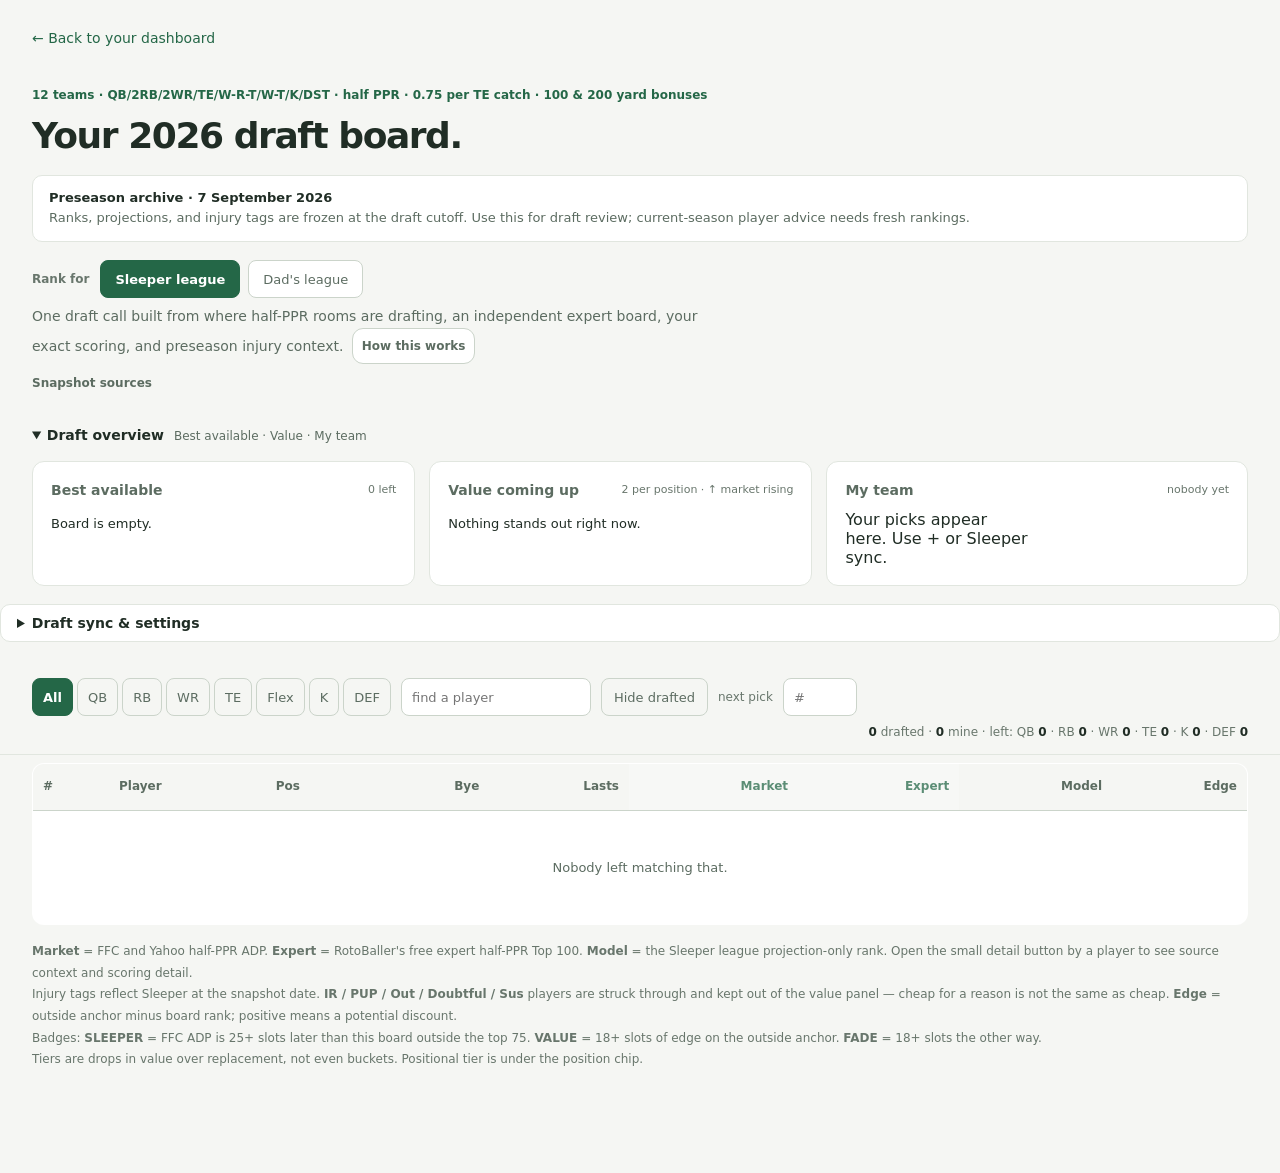
==== draft-board-2026.html @ a06e2269 "Redesign season dashboard and add assisted league imports" ====
<!DOCTYPE html>
<html lang="en"><head><meta charset="utf-8">
<meta name="viewport" content="width=device-width, initial-scale=1">
<title>Fantasy Draft Board — 2026</title>
<style>

:root{
  --paper:#FBFAF7; --panel:#FFFFFF; --row:#F4F2ED; --line:#E6E2D9; --line2:#D2CCC0;
  --ink:#1E252C; --dim:#6C7580; --dimmer:#98A0A9;
  --good:#2E7D5B; --goodbg:#E4F1EA; --bad:#B3462F; --badbg:#FAE7E1;
  --warn:#B5842B; --info:#2F6E9E;
  --qb:#DDEBF5; --qbi:#1D5580; --rb:#DFEEE6; --rbi:#1F6247;
  --wr:#F7EEDA; --wri:#8A6314; --te:#EEE5F4; --tei:#6A3E8A; --k:#F0EFE9; --ki:#5C5F55; --dst:#E7EDF0; --dsti:#3F5A6B;
  --mono:ui-monospace,"SF Mono",SFMono-Regular,Menlo,Consolas,monospace;
  --sans:"Helvetica Neue",Inter,system-ui,-apple-system,sans-serif;}
*{box-sizing:border-box}
html,body{margin:0;background:var(--paper);color:var(--ink);font-family:var(--sans);-webkit-font-smoothing:antialiased}
header{padding:16px 20px 0;max-width:1500px;margin:0 auto}
.kicker{font:600 10px/1.5 var(--mono);letter-spacing:.2em;text-transform:uppercase;color:var(--good);margin-bottom:10px}
h1{margin:0;font:800 clamp(24px,4vw,38px)/1 var(--sans);letter-spacing:-.03em}
h1 em{font-style:normal;color:var(--good)}
.sub{margin:8px 0 0;max-width:78ch;color:var(--dim);font-size:13.5px;line-height:1.55}
.freshness{margin-top:10px;display:flex;align-items:center;gap:7px;flex-wrap:wrap;
font:10px/1 var(--mono);color:var(--dimmer);letter-spacing:.04em}
.freshness b{color:var(--dim);font-weight:600}.srcstat{display:inline-flex;align-items:center;gap:4px}
.srcstat:before{content:"";width:6px;height:6px;border-radius:50%;background:var(--good)}
.srcstat.stale:before,.srcstat.missing:before{background:var(--bad)}
.srcstat.stale,.srcstat.missing{color:var(--bad)}
.profile-switch{display:flex;align-items:center;gap:5px;margin-top:12px;flex-wrap:wrap}
.profile-switch>span{font:600 9px/1 var(--mono);letter-spacing:.14em;text-transform:uppercase;
color:var(--dimmer);margin-right:3px}.profile-btn{padding:6px 10px;background:var(--panel)}
.profile-btn.on{color:#fff}.profile-caveat{font:10px/1.4 var(--mono);color:var(--warn);margin-left:5px}
.note{margin:12px 0 0;max-width:70ch;font:11.5px/1.6 var(--mono);color:var(--dimmer);
border-left:3px solid var(--warn);padding-left:11px}
.rail{position:sticky;top:0;z-index:20;background:rgba(251,250,247,.96);backdrop-filter:blur(10px);
border-bottom:1px solid var(--line);margin-top:18px}
.railin{max-width:1500px;margin:0 auto;padding:12px 20px;display:flex;flex-wrap:wrap;gap:9px;align-items:center}
.chips{display:flex;gap:5px;flex-wrap:wrap}
button{font-family:var(--mono);cursor:pointer;border:1px solid var(--line2);background:transparent;
color:var(--dim);border-radius:2px;padding:6px 11px;font-size:11px;letter-spacing:.08em;
text-transform:uppercase;transition:background .12s,color .12s,border-color .12s}
button:hover{color:var(--ink);border-color:var(--dim)}
button:focus-visible{outline:2px solid var(--good);outline-offset:2px}
button.on{background:var(--good);border-color:var(--good);color:#0D1418;font-weight:700}
#q{font-family:var(--mono);font-size:12px;background:var(--panel);border:1px solid var(--line2);
color:var(--ink);padding:7px 10px;border-radius:2px;width:150px}
#q:focus{outline:none;border-color:var(--good)}
.spacer{flex:1}.danger:hover{border-color:var(--bad);color:var(--bad)}
.tally{font:11px/1 var(--mono);color:var(--dimmer);letter-spacing:.05em;white-space:nowrap}
.tally b{color:var(--ink);font-weight:600}
.wrap{max-width:1500px;margin:0 auto;padding:0 20px 90px}
table{width:100%;border-collapse:collapse;margin-top:14px}
thead th{position:sticky;top:53px;z-index:10;background:var(--paper);font:600 9.5px/1.3 var(--mono);
letter-spacing:.12em;text-transform:uppercase;color:var(--dimmer);text-align:right;padding:11px 7px;
border-bottom:1px solid var(--line2);cursor:pointer;user-select:none;white-space:nowrap}
thead th.l{text-align:left}thead th:hover{color:var(--ink)}thead th.sorted{color:var(--good)}
thead th.grp{color:var(--good);opacity:.75}thead th .ar{opacity:.55;font-size:8px}
tbody tr{border-bottom:1px solid var(--line);cursor:pointer}
tbody tr:hover{background:var(--row)}tbody tr.gone{opacity:.26}
tbody tr.gone .nm{text-decoration:line-through}
td{padding:8px 7px;font:12.5px/1.35 var(--mono);text-align:right;font-variant-numeric:tabular-nums;
white-space:nowrap;vertical-align:top}
td.l{text-align:left;white-space:normal}
.rk{color:var(--ink);font-weight:700;width:34px}
.nm{font-family:var(--sans);font-weight:600;font-size:13.5px;letter-spacing:-.01em}
.tm{color:var(--dimmer);font-size:10.5px;letter-spacing:.06em;margin-left:7px}
.pill{display:inline-block;min-width:34px;text-align:center;font:700 10px/1 var(--mono);
padding:4px 5px;border-radius:2px;color:#0D1418}
.QB{background:var(--qb);color:var(--qbi)}.RB{background:var(--rb);color:var(--rbi)}.WR{background:var(--wr);color:var(--wri)}.TE{background:var(--te);color:var(--tei)}
.ptier{display:block;font:600 9.5px/1.6 var(--mono);color:var(--dimmer);letter-spacing:.08em}
.site{color:var(--dim);width:42px}.avg{font-weight:700;color:var(--ink)}
.up{color:var(--good)}.dn{color:var(--bad)}.flat{color:var(--dimmer)}
.spread{position:relative;width:96px;height:20px;margin:0 auto}
.spread .axis{position:absolute;top:9px;left:0;right:0;height:1px;background:var(--line2)}
.spread .mid{position:absolute;top:4px;left:50%;width:1px;height:11px;background:var(--dim)}
.spread b{position:absolute;top:6px;width:6px;height:6px;border-radius:50%;transform:translateX(-3px);opacity:.9}
.d-fc{background:var(--tei)}.d-ffc{background:var(--good)}.d-espn{background:var(--bad)}.d-slp{background:var(--warn)}.d-yh{background:var(--info)}
.spnum{display:block;font-size:9.5px;color:var(--dimmer);text-align:center;letter-spacing:.06em}
.fit{width:74px}
.fitbar{position:relative;width:64px;height:7px;background:var(--line);margin:3px auto 0;border-radius:1px}
.fitbar i{position:absolute;top:0;height:100%;border-radius:1px}
.fitbar .z{position:absolute;top:-2px;left:50%;width:1px;height:11px;background:var(--dimmer)}
.fitn{font-weight:700;font-size:12.5px}
.flags{display:flex;flex-direction:column;gap:4px;max-width:76ch}
.flag{font-family:var(--sans);font-size:11.5px;line-height:1.42;padding-left:15px;position:relative;color:var(--dim)}
.flag:before{position:absolute;left:0;top:0;font:700 11px/1.45 var(--mono)}
.fg:before{content:"+";color:var(--good)}.fr:before{content:"\2212";color:var(--bad)}
tr.tr td{padding:17px 7px 5px;border:0}
.trl{font:700 9.5px/1 var(--mono);letter-spacing:.2em;text-transform:uppercase;color:var(--good);
display:flex;align-items:center;gap:11px}
.trl:after{content:"";flex:1;height:1px;background:var(--line2)}
.hint{color:var(--dimmer);font-size:11.5px;font-family:var(--mono);margin-top:16px;line-height:1.75;letter-spacing:.03em}
.key{display:inline-block;width:7px;height:7px;border-radius:50%;margin:0 3px 0 9px}
.empty{padding:48px 8px;color:var(--dim);text-align:center}
@media(max-width:1100px){.hide-m{display:none}}
@media(max-width:780px){.hide-s{display:none}thead th{top:97px}td{padding:8px 4px;font-size:11.5px}}
@media(prefers-reduced-motion:reduce){*{transition:none!important}}

.badge{display:inline-block;font:700 8.5px/1 var(--mono);letter-spacing:.1em;padding:3px 5px;
 border-radius:2px;margin-left:8px;vertical-align:1px}
.b-SLEEPER{background:var(--goodbg);color:var(--good);border:1px solid #B9DCCB}
.b-VALUE{background:#EAF1F7;color:var(--info);border:1px solid #C3D8E8}
.b-FADE{background:var(--badbg);color:var(--bad);border:1px solid #EFCABD}
.mkn{display:inline-block;font:600 9px/1 var(--mono);letter-spacing:.06em;color:var(--warn);
 margin-left:8px;vertical-align:1px}
.mkw{display:block;font:9px/1.6 var(--mono);color:var(--dimmer);letter-spacing:.04em}
tbody tr:hover{background:var(--row)}
tbody tr.gone{opacity:.34}
thead th{border-bottom:1px solid var(--line2)}
.fitbar{background:var(--line)}

.ibtn{display:inline-block;margin-left:4px;padding:3px 9px;font:600 10px/1 var(--mono);
 letter-spacing:.08em;text-transform:uppercase;border:1px solid var(--line2);border-radius:11px;
 background:var(--panel);color:var(--dim);cursor:pointer;vertical-align:1px}
.ibtn:hover{color:var(--ink);border-color:var(--dim)}
.ibtn[aria-expanded="true"]{background:var(--good);border-color:var(--good);color:#fff}
.ipanel{margin:14px 0 0;max-width:78ch;background:var(--panel);border:1px solid var(--line);
 border-radius:4px;padding:18px 22px 16px}
.ipanel h3{margin:15px 0 5px;font:700 10px/1 var(--mono);letter-spacing:.16em;
 text-transform:uppercase;color:var(--good)}
.ipanel h3:first-child{margin-top:0}
.ipanel p{margin:0;font-size:13px;line-height:1.6;color:var(--dim)}
.ipanel b{color:var(--ink);font-weight:600}
.ipanel .stamp{margin-top:15px;padding-top:11px;border-top:1px solid var(--line);
 font:10px/1 var(--mono);letter-spacing:.1em;text-transform:uppercase;color:var(--dimmer)}

/* ---- draft-day panels ---------------------------------------------------- */
.decks{max-width:1500px;margin:0 auto;padding:13px 20px 3px;display:grid;gap:10px;
grid-template-columns:minmax(270px,.9fr) minmax(290px,1fr) minmax(340px,1.15fr)}
.deck{background:var(--panel);border:1px solid var(--line);border-radius:3px;padding:12px 13px}
.deck h4{margin:0 0 9px;font:600 10px/1 var(--mono);letter-spacing:.16em;text-transform:uppercase;
color:var(--dim);display:flex;justify-content:space-between;align-items:center}
.deck h4 span{color:var(--dimmer);letter-spacing:.05em;text-transform:none;font-weight:400}
.ba{display:flex;flex-direction:column;gap:4px}
.ba .r{display:flex;align-items:center;gap:7px;font:12px/1.35 var(--sans);padding:2px 0}
.ba .r .pill{flex:none}
.ba .r .who{flex:1;min-width:0;overflow:hidden;text-overflow:ellipsis;white-space:nowrap}
.ba .r .num{font:11px/1 var(--mono);color:var(--dimmer);flex:none}
.ba .r .num b{color:var(--good);font-weight:600}
.ba .r.dim .who{color:var(--dimmer)}
.slots{display:grid;grid-template-columns:repeat(2,minmax(0,1fr));column-gap:14px;row-gap:2px}
.slot{display:flex;align-items:center;gap:8px;font:12px/1.4 var(--sans);
border-bottom:1px dotted var(--line);padding:3px 0}
.slot:last-child{border-bottom:0}
.slot .lb{font:600 9.5px/1 var(--mono);letter-spacing:.1em;color:var(--dimmer);width:38px;flex:none}
.slot .fill{flex:1;min-width:0;overflow:hidden;text-overflow:ellipsis;white-space:nowrap}
.slot .fill.em{color:var(--line2);font-style:italic}
.slot .bye{font:10px/1 var(--mono);color:var(--dimmer);flex:none}
.slot.bn .lb{color:var(--line2)}
.mine-btn{border:1px solid var(--line2);background:var(--panel);color:var(--dimmer);
border-radius:2px;font:700 11px/1 var(--mono);padding:3px 6px;margin-left:6px}
.mine-btn:hover{border-color:var(--good);color:var(--good)}
tr.mine{background:var(--goodbg)}
tr.mine .nm{color:var(--good)}
tr.mine .mine-btn{background:var(--good);border-color:var(--good);color:#fff}
.lasts{font:11px/1 var(--mono);text-align:center}
.lasts b{font-weight:600}
.lasts .hi{color:var(--good)} .lasts .mid{color:var(--warn)} .lasts .lo{color:var(--bad)}
#np{font-family:var(--mono);font-size:12px;background:var(--panel);border:1px solid var(--line2);
border-radius:2px;padding:6px 8px;color:var(--ink);width:74px}
#np:focus,#did:focus,#slot:focus{outline:none;border-color:var(--good)}
#did{font-family:var(--mono);font-size:12px;background:var(--panel);border:1px solid var(--line2);border-radius:2px;padding:6px 8px;color:var(--ink);width:132px}
#slot{font-family:var(--mono);font-size:12px;background:var(--panel);border:1px solid var(--line2);border-radius:2px;padding:6px 8px;color:var(--ink);width:60px}
#sync.on{background:var(--good);border-color:var(--good);color:#fff}
.syncst{font:10px/1 var(--mono);color:var(--dimmer);letter-spacing:.05em}
.nplab{font:10px/1 var(--mono);letter-spacing:.1em;text-transform:uppercase;color:var(--dimmer)}
.rise{color:var(--bad);font-weight:700}
.fall{color:var(--info);font-weight:700}
.inj{display:inline-block;margin-left:5px;font:700 9px/1 var(--mono);letter-spacing:.06em;
border-radius:2px;padding:2px 5px;vertical-align:middle}
.inj.bad{background:var(--badbg);color:var(--bad);border:1px solid #E9C4B8}
.inj.warn{background:#FBF1DC;color:var(--warn);border:1px solid #EBD9AE}
tr.hurt .nm{text-decoration:underline wavy var(--bad) 1px;text-underline-offset:3px}
.trend{display:inline-block;margin-left:5px;font:600 9px/1 var(--mono);letter-spacing:.06em;
color:var(--bad);border:1px solid var(--badbg);background:var(--badbg);border-radius:2px;padding:2px 4px}
.pill.K{background:var(--k);color:var(--ki)}
.pill.DST{background:var(--dst);color:var(--dsti)}
.needs{grid-column:1/-1;margin-top:4px;padding-top:6px;border-top:1px solid var(--line);
font:9.5px/1.5 var(--mono);color:var(--dimmer);letter-spacing:.04em}
.detail-btn{border:0;background:transparent;padding:2px 4px;margin-left:4px;color:var(--dimmer);
font-size:12px;vertical-align:1px}.detail-btn:hover{color:var(--good);border:0}
.detail-row{cursor:default;background:#F8F7F3}.detail-row:hover{background:#F8F7F3}
.detail-row td{padding:8px 12px 12px 58px;white-space:normal;text-align:left}
.detail-grid{display:grid;grid-template-columns:minmax(250px,.8fr) minmax(320px,1.5fr);gap:18px}
.signals{font:10.5px/1.75 var(--mono);color:var(--dim)}.signals b{color:var(--ink)}
.section-label{font:700 8.5px/1.8 var(--mono);letter-spacing:.14em;text-transform:uppercase;
color:var(--dimmer);margin-top:5px}.section-label:first-child{margin-top:0}
@media(max-width:980px){.decks{grid-template-columns:1fr 1fr}.deck-team{grid-column:1/-1}}
@media(max-width:650px){.decks{grid-template-columns:1fr}.deck-team{grid-column:auto}.slots{grid-template-columns:1fr}.detail-grid{grid-template-columns:1fr}}
.ibtn{letter-spacing:0;text-transform:none;font-size:12px;min-height:36px}
/* Shared season workspace: calm typography, compact controls, readable rows. */
:root{--paper:#f5f6f3;--panel:#fff;--row:#eff3ef;--line:#e1e6df;--line2:#cbd4ca;--ink:#202d25;--dim:#5c6c61;--dimmer:#68766c;--good:#246747;--goodbg:#e5f1e8;--mono:system-ui,-apple-system,BlinkMacSystemFont,"Segoe UI",sans-serif;--sans:var(--mono)}
header,.wrap{max-width:1360px;padding-left:32px;padding-right:32px}
header{padding-top:28px}.back-link{display:inline-block;color:var(--good);font-size:14px;text-decoration:none;margin-bottom:24px}.back-link:hover{text-decoration:underline}
h1{font-size:36px;line-height:1.15;font-weight:700;letter-spacing:-.04em}.kicker{font-size:12px;letter-spacing:0;text-transform:none;margin-top:16px;line-height:1.6}.sub{font-size:14px}.archive-notice{margin:18px 0 0;padding:12px 16px;border:1px solid var(--line);background:var(--panel);border-radius:10px;color:var(--dim);font-size:13px;line-height:1.6}.archive-notice strong{color:var(--ink)}
button{border-radius:8px;font-size:13px;letter-spacing:0;text-transform:none;padding:9px 12px;min-height:38px}button.on{color:white}button:focus-visible,input:focus-visible,summary:focus-visible,a:focus-visible{outline:2px solid var(--good);outline-offset:3px}
.profile-switch{gap:8px;margin-top:18px}.profile-switch>span{font-size:12px;letter-spacing:0;text-transform:none}.profile-btn{padding:9px 14px}.profile-caveat{font-size:12px}.freshness{font-size:12px;letter-spacing:0;line-height:1.6;gap:12px}.srcstat.stale{color:var(--dim)}.srcstat.stale:before{background:var(--dimmer)}
.board-overview{max-width:1360px;margin:24px auto 0;padding:0 32px}.board-overview>summary,.draft-tools>summary{cursor:pointer;font-size:14px;font-weight:600;padding:10px 0;color:var(--ink)}.board-overview>summary span{color:var(--dim);font-size:12px;font-weight:400;margin-left:10px}.decks{padding:8px 0 0;gap:14px;grid-template-columns:1fr 1fr 1.1fr}.deck{border-radius:12px;padding:18px}.deck h4{font-size:14px;text-transform:none;letter-spacing:0;line-height:1.5;flex-wrap:wrap;gap:4px}.deck h4 span{font-size:11px;letter-spacing:0}.ba .r{font-size:13px;padding:5px 0}.ba .r .num{font-size:12px}.slot{padding:6px 0;font-size:13px}.slot .lb,.needs{font-size:11px;letter-spacing:0}.slot .fill.em{color:var(--dimmer)}
.draft-tools{max-width:1296px;margin:18px auto 0;border:1px solid var(--line);border-radius:10px;background:var(--panel);padding:0 16px}.draft-controls{display:flex;align-items:center;gap:10px;flex-wrap:wrap;padding:8px 0 16px}.draft-controls label{font-size:12px;color:var(--dim);display:flex;align-items:center;gap:8px}.draft-controls .danger{margin-left:auto}.syncst{font-size:12px;line-height:1.5;letter-spacing:0}
.rail{background:var(--paper);margin-top:20px;position:relative}.railin{max-width:1360px;padding:16px 32px;gap:10px}.chips{gap:4px}.chips button{padding:8px 10px}.nplab,.tally{font-size:12px;letter-spacing:0;text-transform:none}#q,#np,#did,#slot{border-radius:8px;padding:9px 10px;font-size:13px;min-height:38px}#q{width:190px}.tally{margin-left:auto}
table{background:var(--panel);border:1px solid var(--line);border-radius:12px;overflow:clip;margin-top:8px}thead th{top:0;background:var(--paper);font-size:12px;letter-spacing:0;text-transform:none;padding:15px 10px;color:var(--dim);font-weight:600}td{font-size:13px;padding:14px 10px;vertical-align:middle}.nm{font-size:14px}.tm{font-size:11px;letter-spacing:0}.rk{width:42px}.pill{border-radius:6px;font-size:10px;padding:5px 6px}.ptier{letter-spacing:0;font-size:10px}.badge,.inj,.trend{font-size:10px;letter-spacing:0;border-radius:5px;padding:4px 5px}.mkn,.mkw{font-size:11px;letter-spacing:0}.mine-btn,.detail-btn{min-height:32px;min-width:32px;border-radius:7px;padding:6px;margin-left:5px}.detail-btn{border:1px solid var(--line);font-size:13px}.trl{font-size:12px;letter-spacing:0;text-transform:none}.hint{font-size:12px;letter-spacing:0;line-height:1.8}.ipanel{border-radius:12px;padding:22px}.ipanel h3,.section-label{font-size:12px;letter-spacing:0;text-transform:none;line-height:1.5}.ipanel .stamp{font-size:12px;letter-spacing:0;text-transform:none}.detail-row,.detail-row:hover{background:var(--row)}.detail-row td{padding:18px 24px}.signals,.flag{font-size:12px;line-height:1.75}.mobile-pos{display:none}.rise{color:var(--bad)}
@media(max-width:1000px){.decks{grid-template-columns:1fr 1fr}.deck-team{grid-column:1/-1}.draft-tools{margin-left:32px;margin-right:32px}}
@media(max-width:760px){.kicker,.profile-description{display:none}.freshness{font-size:11px;gap:8px}.sub{margin-top:12px}.archive-notice{font-size:12px}.board-overview>summary span{display:none}header,.wrap,.railin{padding-left:16px;padding-right:16px}header{padding-top:20px}h1{font-size:30px}.back-link{margin-bottom:16px}.board-overview{padding:0 16px;margin-top:16px}.decks{grid-template-columns:1fr}.deck-team{grid-column:auto}.draft-tools{margin-left:16px;margin-right:16px}.draft-controls .danger{margin-left:0}.railin{padding-top:12px;padding-bottom:12px}.chips{width:100%;flex-wrap:nowrap;justify-content:space-between}.chips button{font-size:12px;padding:8px 7px;min-width:32px}#q{width:calc(100% - 126px)}#hb{width:116px;padding:8px}.railin .spacer{display:none}.tally{font-size:11px;white-space:normal;width:100%;line-height:1.7}.hide-s,.expert-col,.position-col{display:none}.mobile-pos{display:inline-block;color:var(--dim);font-size:11px;margin-left:5px}thead th{top:0;padding:12px 6px;font-size:11px}td{padding:12px 6px;font-size:12px}.rk{width:26px}.nm{font-size:13px}.tm{display:none}.mine-btn,.detail-btn{min-width:36px;min-height:36px;margin-left:2px}.badge,.mkn,.trend,.inj{margin-left:3px;font-size:9px}.detail-grid{grid-template-columns:minmax(0,1fr)}.detail-row td{padding:16px}.signals{overflow-wrap:anywhere}.wrap{padding-bottom:48px}.slots{grid-template-columns:1fr}.hint{font-size:12px}}
@media(prefers-color-scheme:dark){:root{--paper:#151d18;--panel:#1d2820;--row:#263429;--line:#344338;--line2:#4a5c4f;--ink:#edf3ee;--dim:#b2c3b6;--dimmer:#9dae9f;--good:#8ccda1;--goodbg:#284232;--bad:#f1a296;--badbg:#472c29;--warn:#dcc089;--info:#94b8de}button.on,.profile-btn.on,#sync.on,tr.mine .mine-btn,.ibtn[aria-expanded=true]{background:#366e4b;color:#fff}.ipanel,.detail-row,.detail-row:hover{background:var(--panel)}.b-VALUE{background:#253a4c}.inj.warn{background:#443c28}.pill{color:var(--ink)}.QB{background:#294151}.RB{background:#294435}.WR{background:#493f28}.TE{background:#453650}.pill.K{background:#3a4036}.pill.DST{background:#30404a}.b-SLEEPER,.b-VALUE,.b-FADE{border-color:var(--line2)}}

</style><script>document.write('<script src="board-data.js?v='+Date.now()+'"><\/script>')</script>
</head><body>

<header>
<a class="back-link" href="/">← Back to your dashboard</a>
<div class="kicker" id="league-summary">12 teams · QB/2RB/2WR/TE/W-R-T/W-T/K/DST · half PPR · 0.75 per TE catch · 100 &amp; 200 yard bonuses</div>
<h1>Your 2026 draft board.</h1>
<p class="archive-notice"><strong>Preseason archive · 7 September 2026</strong><br>Ranks, projections, and injury tags are frozen at the draft cutoff. Use this for draft review; current-season player advice needs fresh rankings.</p>
<div class="profile-switch" id="profile-switch" role="group" aria-label="Ranking profile">
 <span>Rank for</span><button class="profile-btn on" data-profile="sleeper">Sleeper league</button>
 <button class="profile-btn" data-profile="dad">Dad's league</button><span class="profile-caveat" id="profile-caveat"></span>
</div>
<p class="sub" id="profile-sub">One draft call built from where half-PPR rooms are drafting, an independent
expert board, your exact scoring, and preseason injury context. <button id="info" class="ibtn" aria-expanded="false"
aria-controls="infopanel">How this works</button></p>
<div class="freshness" id="freshness"><b>Snapshot sources</b></div>
<div id="infopanel" class="ipanel" hidden>
<div id="standard-method">
<h3>What the rank is</h3>
<p>Half league model, half outside-information anchor. The model takes
season projections and rescores them for this league: half PPR, <b>0.75 per catch for tight ends</b>
(0.5 baseline plus your 0.25 premium), interceptions at <b>&minus;2</b>, and yardage bonuses of
<b>+3 for a 100&ndash;199 yard game and +4 for 200+</b> (+3 at 300&ndash;399 and +4 at 400+ passing).
Those tiers are exclusive: a 210-yard game pays 4, not 7. Kickers use normal scoring
(3 under 40, 4 from 40&ndash;49, 5 from 50+). Those points are measured against
replacement level for your 12-team roster — QB, 2RB, 2WR, TE, RB/WR/TE flex, WR/TE flex, K, DST — so
value is scarcity-adjusted rather than raw points.</p>
<h3>The three lanes</h3>
<p><b>Market</b> answers when the room will draft him: FFC 12-team half-PPR ADP leads, with Yahoo
half-PPR ADP alongside it. <b>Expert</b> is RotoBaller's free, expert-authored half-PPR overall Top
100. <b>Sentiment</b> is FantasyCalc's format-exact redraft value and trend. The outside anchor is
55% market, 30% expert and 15% sentiment, then blended 50/50 with this league's model. ESPN PPR ADP
is shown only inside player details as useful platform context; it does not enter the half-PPR rank.</p>
<h3>Why it isn't pure model</h3>
<p>Projections can be wrong about role, health, or touchdowns. The outside anchor keeps one
projection disagreement from taking over the board, while the <b>Model</b> column keeps the league's
TE premium and bonuses visible. <b>Edge</b> is the outside anchor minus this board's rank: positive
means this board likes the player earlier than the room and expert signals do.</p>
<h3>Tiers</h3>
<p>Bands are drops in value, not even buckets. Viewing everyone shows overall tiers; filtering to a
position switches the bands to that position's own tiers, which is what matters when you're deciding
whether to take the last back in a tier or wait a round.</p>
<h3>Known soft spots</h3>
<p>The model doesn't simulate role changes, so a backup is valued at his projected volume rather
than what he'd get if the starter went down — spend late picks on handcuffs regardless of what the
board says. Deep bench players are smoothed across 17 games. And the board inherits its projection
source's opinions; where you disagree, override it.</p>
</div>
<div id="dad-method" hidden>
<h3>Dad's scoring profile</h3>
<p>This view rescores the same projections for the supplied rules: <b>no ordinary PPR</b>, weekly
passing-yard points every 75 yards, rushing points every 25, receiving points every 20, position-specific
reception buckets, distance-based touchdowns, low-value field goals, half-point PATs, and the supplied
defensive scoring. It uses the Dad roster: QB, 2RB, 2WR, TE, two RB/WR/TE flexes, K, DST, and eight bench.</p>
<h3>What has to be estimated</h3>
<p>Season projections do not include weekly distributions or touchdown distance. Weekly yardage and catch
buckets are estimated with 40,000 simulated games per player. Touchdown-distance points start from league-average distributions, tilted by yards per catch or carry for receiving and rushing scores. QB passing scores keep the league average; QB rushing scores use a short-distance tilt. These are estimates, not a player-specific touchdown-distance forecast.
Defensive fumble recoveries proxy for forced fumbles because the feeds do not project forced fumbles.</p>
<h3>How the rank is blended</h3>
<p>The custom model carries <b>65%</b> of the final rank because public boards are half-PPR and do not match
these rules. The Dad <b>Market</b> number is the median of FFC, Yahoo, and FantasyCalc half-PPR signals,
so one platform outlier cannot dominate it. That market consensus is combined with the independent expert
board for the remaining 35%, preserving useful information about role, injuries, and draft timing. Kicker
and defense still stay in the final rounds.</p>
<h3>League size</h3>
<p>This profile is calibrated for the confirmed <b>10-team</b> league. Replacement level fills all ten
starting lineups, and the late-position floors follow an 18-round, 180-pick draft.</p>
</div>
<p class="stamp" id="stamp">Data as of —</p>
</div>
</header>


<details class="board-overview" id="draft-overview" open><summary>Draft overview<span>Best available · Value · My team</span></summary>
<div class="decks">
 <div class="deck"><h4>Best available <span id="ba-note"></span></h4>
  <div class="ba" id="bestavail"></div></div>
 <div class="deck"><h4>Value coming up <span id="v-note">2 per position · ↑ market rising</span></h4>
  <div class="ba" id="values"></div></div>
 <div class="deck deck-team"><h4>My team <span id="mt-note"></span></h4>
  <div class="slots" id="myteam"></div></div>
</div>

</details>
<details class="draft-tools"><summary>Draft sync &amp; settings</summary><div class="draft-controls">
<label>Sleeper draft <input id="did" type="text" placeholder="Draft ID" aria-label="Sleeper draft id"></label><label>Your slot <input id="slot" type="number" min="1" max="12" placeholder="#" aria-label="My draft slot"></label><button id="sync">Sync off</button><span class="syncst" id="syncst"></span><button id="rs" class="danger">Reset draft picks</button>
</div></details>
<div class="rail"><div class="railin">
<div class="chips" id="posf">
<button data-p="ALL" class="on">All</button><button data-p="QB">QB</button>
<button data-p="RB">RB</button><button data-p="WR">WR</button>
<button data-p="TE">TE</button><button data-p="FLEX">Flex</button><button data-p="K">K</button><button data-p="DST">DEF</button></div>
<input id="q" type="search" placeholder="find a player" aria-label="Find a player">
<button id="hb">Hide drafted</button>
<span class="nplab">next pick</span><input id="np" type="number" min="1" max="300" placeholder="#" aria-label="My next pick number">
<div class="spacer"></div>
<div class="tally" id="tally"></div>

</div></div>

<div class="wrap"><table><thead><tr>
<th class="l" data-s="rk">#<span class="ar"></span></th>
<th class="l" data-s="p">Player<span class="ar"></span></th>
<th class="l position-col" data-s="pos">Pos<span class="ar"></span></th>
<th class="hide-s" data-s="bye">Bye<span class="ar"></span></th>
<th class="hide-s" data-s="lastp" id="lasts-th">Lasts<span class="ar"></span></th>
<th class="grp" data-s="market" title="Half-PPR draft market: FFC weighted 2, Yahoo weighted 1.">Market<span class="ar"></span></th>
<th class="grp expert-col" data-s="expert_lane" title="RotoBaller free expert half-PPR overall Top 100.">Expert<span class="ar"></span></th>
<th class="hide-s" data-s="model" title="Where the projection alone ranks him, ignoring every public board. Far above his Avg means the projection likes him more than the room does.">Model<span class="ar"></span></th>
<th data-s="gap" title="Outside-information anchor minus this board's rank. Positive means a potential discount.">Edge<span class="ar"></span></th>
</tr></thead><tbody id="rows"></tbody></table>
<p class="hint">
<span id="profile-hint"><b>Market</b> = FFC and Yahoo half-PPR ADP. <b>Expert</b> = RotoBaller's free expert half-PPR
Top 100. <b>Model</b> = this league's projection-only rank.</span> Open the small detail button by a
player to see source context and scoring detail.<br>
Injury tags reflect Sleeper at the snapshot date. <b>IR / PUP / Out / Doubtful / Sus</b> players are struck through
and kept out of the value panel — cheap for a reason is not the same as cheap.
<b>Edge</b> = outside anchor minus board rank; positive means a potential discount.<br>
Badges: <b>SLEEPER</b> = FFC ADP is 25+ slots later than this board outside the top 75.
<b>VALUE</b> = 18+ slots of edge on the outside anchor. <b>FADE</b> = 18+ slots the other way.<br>
Tiers are drops in value over replacement, not even buckets. Positional tier is under the position chip.
</p></div>

<script>
const PROFILES = window.BOARD_PROFILES || {sleeper:window.BOARD_DATA||[]};
let PROFILE = "sleeper";
let DATA = PROFILES.sleeper || [];
// Statuses that mean he is not a startable asset right now. Live from Sleeper.
const INJ_BAD = new Set(["IR","PUP","Out","Sus","NA","DNR","Doubtful"]);
function injBadge(x){
 if(!x.inj) return "";
 const bad = INJ_BAD.has(x.inj);
 const body = x.injbody && x.injbody!=="Undisclosed" ? " "+x.injbody : "";
 return `<span class="inj ${bad?"bad":"warn"}" title="Sleeper injury status${body}">${x.inj}${bad&&body?body:""}</span>`;}
const pid=x=>x.pos==="DST"?`DST:${x.tm}`:`${x.p}|${x.tm}`;
const atRank=r=>DATA.find(x=>x.rk===+r);
const ids=a=>(a||[]).map(v=>typeof v==="number"?pid(atRank(v)||{p:"missing",tm:v,pos:""}):v)
 .filter(v=>!v.startsWith("missing|"));
const S={pos:"ALL",q:"",sort:"rk",dir:1,hide:false,gone:new Set(),mine:new Set(),open:new Set(),np:null};
const KEY="hp_board_v8";
const OLDKEY="hp_board_v7";   // v7 stored changing rank numbers instead of stable player ids
// window.storage exists inside Claude; localStorage is the fallback when this
// file is opened straight off disk. Try both so draft state survives either way.
async function load(){
  let raw=null;
  let wantedProfile="sleeper";
  try{ if(window.storage){const r=await window.storage.get(KEY); if(r&&r.value) raw=r.value;} }catch(e){}
  if(raw===null){ try{ raw=localStorage.getItem(KEY); }catch(e){} }
  if(raw===null){ try{ raw=localStorage.getItem(OLDKEY); }catch(e){} }
  if(raw){ try{
    const v=JSON.parse(raw);
    if(Array.isArray(v)){ S.gone=new Set(ids(v)); }
    else { S.gone=new Set(ids(v.gone)); S.mine=new Set(ids(v.mine)); S.np=v.np??null;
           S.draft=v.draft||null; wantedProfile=v.profile||"sleeper"; }
  }catch(e){} }
  const npEl=document.getElementById("np");
  if(npEl&&S.np) npEl.value=S.np;
  if(S.draft){ document.getElementById("did").value=S.draft.did||"";
               document.getElementById("slot").value=S.draft.slot||""; }
  applyProfile(wantedProfile);
  render();
}
async function save(){
  const v=JSON.stringify({gone:[...S.gone],mine:[...S.mine],np:S.np,
                          draft:S.draft||null,profile:PROFILE});
  try{ if(window.storage) await window.storage.set(KEY,v); }catch(e){}
  try{ localStorage.setItem(KEY,v); }catch(e){}
}
const PROFILE_COPY={
 sleeper:{summary:"12 teams · QB/2RB/2WR/TE/W-R-T/W-T/K/DST · half PPR · 0.75 per TE catch · 100 & 200 yard bonuses",
  sub:"One draft call built from where half-PPR rooms are drafting, an independent expert board, your exact scoring, and preseason injury context.",
  hint:"<b>Market</b> = FFC and Yahoo half-PPR ADP. <b>Expert</b> = RotoBaller's free expert half-PPR Top 100. <b>Model</b> = the Sleeper league projection-only rank.",caveat:""},
 dad:{summary:"Dad's league · 10 teams · QB/2RB/2WR/TE/2 FLEX/K/DST · 8 bench · weekly scoring buckets",
  sub:"The same draft guide, rescored for Dad's yardage buckets, reception tiers, touchdown distance, roster, and defensive rules.",
  hint:"<b>Market</b> is Dad's outlier-resistant median of FFC, Yahoo, and FantasyCalc half-PPR signals. <b>Model</b> is Dad's custom scoring and carries 65% of the final rank.",
  caveat:"10 teams · 18 rounds"}
};
const PROFILE_TEAMS={sleeper:12,dad:10};
// Lasts is derived from FFC's half-PPR 12-team ADP dispersion. For the Sleeper
// profile that is exactly the right room. For Dad's it is the only ADP that
// exists -- nobody publishes ADP for weekly-bucket scoring -- so the column is
// a rough read there, and says so rather than implying a measured probability.
const LASTS_TITLE={
 sleeper:"Chance he is still on the board at your next pick, from FFC's real half-PPR 12-team ADP and its per-player dispersion.",
 dad:"ROUGH for Dad's league. Derived from FFC half-PPR 12-team ADP, because no ADP exists for weekly-bucket scoring. Use it for ordering, not as a real probability."};
function applyProfile(profile){
 if(!PROFILES[profile])profile="sleeper";
 PROFILE=profile; DATA=PROFILES[profile]; NIDX=null; S.open.clear();
 const c=PROFILE_COPY[profile];
 const lth=document.getElementById("lasts-th");
 if(lth){ lth.title=LASTS_TITLE[profile]||"";
          lth.firstChild.textContent = profile==="dad" ? "Lasts*" : "Lasts"; }
 document.documentElement.dataset.profile=profile;
 document.getElementById("league-summary").textContent=c.summary;
 const sub=document.getElementById("profile-sub"), info=document.getElementById("info");
 sub.replaceChildren(); const copy=document.createElement("span");copy.className="profile-description";copy.textContent=c.sub+" ";sub.append(copy,info);
 document.getElementById("profile-hint").innerHTML=c.hint;
 document.getElementById("profile-caveat").textContent=c.caveat;
 document.getElementById("slot").max=String(PROFILE_TEAMS[profile]);
 document.getElementById("standard-method").toggleAttribute("hidden",profile!=="sleeper");
 document.getElementById("dad-method").toggleAttribute("hidden",profile!=="dad");
 document.querySelectorAll("[data-profile]").forEach(b=>b.classList.toggle("on",b.dataset.profile===profile));
}
const i0=v=>v==null?"—":Math.round(v);
const n1=v=>v==null?"—":(Math.round(v*10)/10).toFixed(1);
function dots(x){const W=40,c=x.avg,pos=v=>Math.max(2,Math.min(98,50+((v-c)/W)*50));
let h=`<div class="spread"><div class="axis"></div><div class="mid"></div>`;
if(x.ffcr!=null)h+=`<b class="d-ffc" style="left:${pos(x.ffcr)}%"></b>`;
if(x.fcalcr!=null)h+=`<b class="d-fc" style="left:${pos(x.fcalcr)}%"></b>`;
if(x.espnr!=null)h+=`<b class="d-espn" style="left:${pos(x.espnr)}%"></b>`;
if(x.yahoor!=null)h+=`<b class="d-yh" style="left:${pos(x.yahoor)}%"></b>`;
return h+`</div><span class="spnum">${x.spread?("\u00b1"+x.spread):"tight"}</span>`;}
function ncdf(z){const t=1/(1+.2316419*Math.abs(z));
 const d=.3989423*Math.exp(-z*z/2);
 let pr=d*t*(.3193815+t*(-.3565638+t*(1.781478+t*(-1.821256+t*1.330274))));
 return z>0?1-pr:pr;}
// P(still on the board at pick N), from FFC's real ADP mean and dispersion.
function lastsP(x){
 if(S.np==null||x.adp==null)return null;
 const sd=Math.max(x.adpsd||0,0.8);
 return 1-ncdf((S.np-x.adp)/sd);}
function lastsCell(x){
 const q=lastsP(x);
 if(q==null)return '<span class="flat">—</span>';
 const pc=Math.round(q*100);
 const c=pc>=70?"hi":pc>=35?"mid":"lo";
 return `<b class="${c}">${pc}%</b>`;}
function visible(){
 let out=DATA.filter(x=>{
  if(S.pos==="FLEX"){if(!["RB","WR","TE"].includes(x.pos))return false;}
  else if(S.pos!=="ALL"&&x.pos!==S.pos)return false;
  if(S.hide&&S.gone.has(pid(x)))return false;
  if(S.q&&!(x.p+" "+x.tm).toLowerCase().includes(S.q))return false;
  return true;});
 const k=S.sort;
 if(k==="lastp")out.forEach(x=>x.lastp=lastsP(x));
 out.sort((a,b)=>{let av=a[k],bv=b[k];
  if(av==null)av=S.dir===1?1e9:-1e9; if(bv==null)bv=S.dir===1?1e9:-1e9;
  if(typeof av==="string")return S.dir*av.localeCompare(bv);
  return S.dir*(av-bv);});
 return out;}

// ---- draft-day decks ------------------------------------------------------
const ROSTERS={
 sleeper:[["QB",["QB"]],["RB",["RB"]],["RB",["RB"]],["WR",["WR"]],["WR",["WR"]],
  ["TE",["TE"]],["W/R/T",["RB","WR","TE"]],["W/T",["WR","TE"]],["K",["K"]],["DEF",["DST"]]],
 dad:[["QB",["QB"]],["RB",["RB"]],["RB",["RB"]],["WR",["WR"]],["WR",["WR"]],
  ["TE",["TE"]],["FLEX",["RB","WR","TE"]],["FLEX",["RB","WR","TE"]],["K",["K"]],["DEF",["DST"]]]
};
function avail(){return DATA.filter(x=>!S.gone.has(pid(x)));}
function row(x,extra){
 return `<div class="r"><span class="pill ${x.pos}">${x.pos}</span>`+
  `<span class="who">${x.p}</span><span class="num">${extra}</span></div>`;}

function renderDecks(){
 const av=avail();
 // Best available: the top of the board, plus the best left at each skill position.
 const top=av.slice(0,5);
 let h=top.map(x=>row(x,`#<b>${x.rk}</b>`+(INJ_BAD.has(x.inj)?` <span class="rise">${x.inj}</span>`:""))).join("");
 const seen=new Set(top.map(x=>x.p));
 for(const pos of ["QB","RB","WR","TE"]){
  const b=av.find(x=>x.pos===pos);
  if(b&&!seen.has(b.p))h+=`<div class="r dim"><span class="pill ${b.pos}">${b.pos}</span>`+
   `<span class="who">${b.p}</span><span class="num">#${b.rk}</span></div>`;}
 document.getElementById("bestavail").innerHTML=h||'<div class="r dim">Board is empty.</div>';
 document.getElementById("ba-note").textContent=`${av.length} left`;

 // Value: biggest positive gap between where the room has him and where we do.
 // Restricted to players plausibly reachable, so it stays actionable.
// Trending is rescaled against the busiest player ON THIS BOARD. The raw feed is
 // dominated by waiver adds for players we don't carry, which squashed everyone
 // else to nearly zero and made the signal useless.
 const TMAX=Math.max(1,...DATA.map(x=>x.trend||0));
 const hot=x=>x.trend?x.trend/TMAX:0;
 // "Coming up": players actually in play at your next pick. A +37 edge on someone
 // going 90 picks from now is not a decision you get to make; this panel is for
 // the ones you can act on. Falls back to the whole board until you set a pick.
 const near=x=>S.np==null?true:(x.adp!=null&&x.adp>=S.np-8&&x.adp<=S.np+30);
 // Capped at two per position. Without the cap this is just a tight-end list --
 // the 0.75/catch premium means every TE beats public ADP, which is true but not
 // a reason to draft eight of them. K and DST are excluded; they are floored to
 // the endgame on purpose.
 const CAPPOS=2;
 // Someone on IR/PUP is cheap for a reason -- he'd top this list every time and
 // he is a trap, not a bargain. Excluded outright.
 const scored=av.filter(x=>["QB","RB","WR","TE"].includes(x.pos)
              &&!INJ_BAD.has(x.inj)&&x.nsrc>=2&&x.market!=null
              &&x.gap!=null&&x.gap>=6&&near(x))
              .map(x=>({x,s:x.gap+hot(x)*8}))
              .sort((a,b)=>b.s-a.s);
 const seenPos={}; const vals=[];
 for(const o of scored){
  const q=seenPos[o.x.pos]||0;
  if(q>=CAPPOS)continue;
  seenPos[o.x.pos]=q+1; vals.push(o.x);
  if(vals.length>=6)break;}
 const valueRows=list=>list.map(x=>row(x,`#${x.rk} <b>+${x.gap}</b>`
   +(x.trend>=40?' <span class="rise">\u2191</span>':x.trend<=-40?' <span class="fall">\u2193</span>':""))).join("");
 let vh="";
 if(S.np!=null&&vals.length){
  const now=vals.filter(x=>(lastsP(x)??0)<=.55), wait=vals.filter(x=>(lastsP(x)??0)>.55);
  if(now.length)vh+=`<div class="section-label">Take now</div>${valueRows(now)}`;
  if(wait.length)vh+=`<div class="section-label">Likely lasts to ${S.np}</div>${valueRows(wait)}`;
 }else if(vals.length){
  vh=`<div class="section-label">Best discounts · set next pick for timing</div>${valueRows(vals)}`;
 }
 document.getElementById("values").innerHTML=vh||'<div class="r dim">'+
  (S.np?"Nothing in range of pick "+S.np+".":"Nothing stands out right now.")+'</div>';

 // My team: greedy fill, dedicated slots first, then flex, then bench.
 const mine=DATA.filter(x=>S.mine.has(pid(x))).sort((a,b)=>a.rk-b.rk);
 const used=new Set(); let hh="";
 const take=elig=>{
  for(const m of mine){ if(!used.has(m.rk)&&elig.includes(m.pos)){used.add(m.rk);return m;} }
  return null;};
 const roster=ROSTERS[PROFILE];
 const filled=roster.map(([lb,elig])=>[lb,elig.length===1?take(elig):null]);
 filled.forEach((f,i)=>{ if(!f[1]&&roster[i][1].length>1) f[1]=take(roster[i][1]); });
 for(const [lb,m] of filled){if(m)
  hh+=`<div class="slot"><span class="lb">${lb}</span><span class="fill">${m.p}</span><span class="bye">${m.bye||"—"}</span></div>`;}
 const bench=mine.filter(m=>!used.has(m.rk));
 for(const m of bench)
  hh+=`<div class="slot bn"><span class="lb">BN</span><span class="fill">${m.p}</span><span class="bye">${m.bye||"—"}</span></div>`;
 const count=p=>mine.filter(x=>x.pos===p).length;
 const needs=[["QB",1],["RB",2],["WR",2],["TE",1]].map(([p,n])=>`${p} ${Math.max(0,n-count(p))}`).join(" · ");
 hh+=mine.length?`<div class="needs">Base needs · ${needs} · flexes fill as you draft</div>`:
  '<div class="r dim">Your picks appear here. Use + or Sleeper sync.</div>';
 document.getElementById("myteam").innerHTML=hh;
 const byes={};mine.forEach(m=>{if(m.bye)byes[m.bye]=(byes[m.bye]||0)+1;});
 const clash=Object.entries(byes).filter(([,n])=>n>=3).map(([w,n])=>`wk${w}×${n}`);
 document.getElementById("mt-note").textContent =
  mine.length? `${mine.length} picked${clash.length?" · "+clash.join(" "):""}` : "nobody yet";
}

// ---- Sleeper live-draft sync ---------------------------------------------
// The draft picks endpoint is public and needs no auth. Poll it and cross
// players off automatically instead of tapping every row.
function jnorm(n){let t=(n||"").toLowerCase().replace(/[.'`]/g,"").replace(/\s+/g," ").trim();
 return t.replace(/\s(jr|sr|ii|iii|iv)$/,"").trim();}
let NIDX=null;
function nameIndex(){
 if(NIDX)return NIDX;
 NIDX=new Map();
 for(const x of DATA){
  if(x.pos==="DST"){NIDX.set("dst "+x.tm.toLowerCase(),x);continue;}
  const k=jnorm(x.p); if(!NIDX.has(k))NIDX.set(k,x);}
 return NIDX;}
function matchPick(pk){
 const idx=nameIndex(), md=pk.metadata||{};
 if((md.position||"")==="DEF"){
  const t=(md.team||pk.player_id||"").toLowerCase();
  return idx.get("dst "+t)||null;}
 const full=jnorm(`${md.first_name||""} ${md.last_name||""}`);
 return idx.get(full)||null;}
// Snake order: my next overall pick given how many are already in.
function nextSnakePick(made,slot){
 const teams=PROFILE_TEAMS[PROFILE], rounds=window.BOARD_META?.profiles?.[PROFILE]?.rounds||20;
 if(slot<1||slot>teams)return null;
 for(let r=1;r<=rounds;r++){
  const o=(r%2===1)?(r-1)*teams+slot:(r-1)*teams+(teams-slot+1);
  if(o>made)return o;}
 return null;}
let syncTimer=null, syncBusy=false, syncFails=0;
function setSyncStatus(t){const e=document.getElementById("syncst");if(e)e.textContent=t;}
async function pollDraft(){
 if(syncBusy)return; syncBusy=true;
 const id=(document.getElementById("did").value||"").trim();
 const slot=parseInt(document.getElementById("slot").value,10)||null;
 if(!id){syncBusy=false;return;}
 try{
  const r=await fetch(`https://api.sleeper.app/v1/draft/${encodeURIComponent(id)}/picks`);
  if(!r.ok)throw new Error("HTTP "+r.status);
  const picks=await r.json();
  if(!Array.isArray(picks))throw new Error("unexpected response");
  let hit=0,miss=0;
  S.gone.clear(); S.mine.clear();
  for(const pk of picks){
   const m=matchPick(pk);
   if(!m){miss++;continue;}
   hit++; S.gone.add(pid(m));
   if(slot&&pk.draft_slot===slot)S.mine.add(pid(m));}
  if(slot){const np=nextSnakePick(picks.length,slot);
   if(np){S.np=np;document.getElementById("np").value=np;}}
  syncFails=0;
  setSyncStatus(`${picks.length} picks · ${hit} matched${miss?" · "+miss+" off-board":""}`);
  save(); render();
 }catch(e){
  syncFails++;
  setSyncStatus(`sync error (${e.message})${syncFails>=3?" — stopped":""}`);
  if(syncFails>=3)stopSync();
 }finally{syncBusy=false;}}
function startSync(){
 const b=document.getElementById("sync");
 b.classList.add("on"); b.textContent="Sync on";
 syncFails=0; pollDraft(); syncTimer=setInterval(pollDraft,5000);}
function stopSync(){
 const b=document.getElementById("sync");
 b.classList.remove("on"); b.textContent="Sync off";
 if(syncTimer)clearInterval(syncTimer); syncTimer=null;}
function render(){
 const list=visible();let h="",tier=null;
 const single=["QB","RB","WR","TE"].includes(S.pos);
 const bands=(S.sort==="rk"&&S.dir===1&&!S.q&&(S.pos==="ALL"||single));
 const tkey=single?"ptier":"otier";
 for(const x of list){
  if(bands&&x[tkey]!==tier){tier=x[tkey];
   const lbl=tier?((single?S.pos+" tier ":"Tier ")+tier):"Unprojected";
   h+=`<tr class="tr"><td colspan="9"><div class="trl">${lbl}</div></td></tr>`;}
  const id=pid(x), d=S.gone.has(id); const mineRow=S.mine.has(id); const hurt=INJ_BAD.has(x.inj);
  const gC=x.gap==null?"flat":x.gap>=12?"up":x.gap<=-12?"dn":"flat";
  const gV=x.gap==null?"—":(x.gap>0?"+":"")+x.gap;
  h+=`<tr class="${d?"gone":""} ${mineRow?"mine":""} ${hurt?"hurt":""}" data-rk="${x.rk}">
   <td class="l rk">${x.rk}</td>
   <td class="l"><span class="nm">${x.p}</span><span class="tm">${x.tm}</span><span class="mobile-pos">${x.pos}</span><button class="mine-btn" data-mine="${x.rk}" title="I drafted him">+</button><button class="detail-btn" data-detail="${x.rk}" title="Player details" aria-label="Details for ${x.p}">ⓘ</button>${
   x.tag2?`<span class="badge b-${x.tag2}">${x.tag2}</span>`:""}${
   x.mktnote?`<span class="mkn">${x.mktnote}</span>`:""}${x.trend!=null&&x.trend>=40?`<span class="trend">RISING</span>`:""}${injBadge(x)}</td>
   <td class="l position-col"><span class="pill ${x.pos}">${x.pos}</span>
    <span class="ptier">${x.ptier?(x.pos+" t"+x.ptier):"&nbsp;"}</span></td>
   <td class="hide-s flat">${x.bye||"—"}</td>
   <td class="hide-s lasts">${lastsCell(x)}</td>
   <td class="avg">${n1(x.market)}</td>
   <td class="site expert-col">${x.expert_lane==null?'<span class="flat">NR</span>':i0(x.expert_lane)}</td>
   <td class="hide-s flat">${x.model==null?"—":x.model}</td>
   <td class="${gC}">${gV}</td>
</tr>`;
  if(S.open.has(x.rk)){
   const dp=x.dad_parts||{};
   const scoring=PROFILE==="dad"?`<div class="signals"><b>Dad scoring estimate</b> ${n1(dp.total)} pts · model #${i0(x.model)}<br>
    Yard buckets ${n1(dp.yard_buckets)} · reception buckets ${n1(dp.reception_buckets)}<br>
    TD-distance estimate ${n1(dp.touchdown_distance)} · other ${n1(dp.other)}<br>
    <b>Half-PPR timing context</b> ${n1(x.market)} · Expert ${i0(x.expert_lane)} · anchor ${n1(x.anchor)}<br>
    Source ranks: FFC ${i0(x.ffcr)} · Yahoo ${i0(x.yahoor)} · FantasyCalc ${i0(x.fcalcr)}</div>
    <div class="flags"><div class="flag fg">Weekly yardage and catch thresholds are simulated from this player's projected volume.</div>
    <div class="flag fr">Touchdown distance uses a league-average distribution; it is not a player-specific long-TD prediction.</div></div>`:
    `<div class="signals"><b>Half-PPR market</b> ${n1(x.market)} · FFC ${i0(x.ffcr)} · Yahoo ${i0(x.yahoor)}<br>
    <b>Expert</b> ${i0(x.expert_lane)} · <b>FantasyCalc value</b> ${i0(x.fcalcr)}<br>
    <b>ESPN PPR context</b> ${i0(x.espnr)} · <b>Decision anchor</b> ${n1(x.anchor)} · ${x.nsrc} signals</div>
   <div class="flags"><div class="flag fg">${x.g||"No additional upside note."}</div><div class="flag fr">${x.r||"No additional risk note."}</div></div>`;
   h+=`<tr class="detail-row"><td colspan="9"><div class="detail-grid">${scoring}</div></td></tr>`;}
 }
 document.getElementById("rows").innerHTML=h||`<tr><td colspan="9" class="empty">Nobody left matching that.</td></tr>`;
 const left=p=>DATA.filter(x=>x.pos===p&&!S.gone.has(pid(x))).length;
 document.getElementById("tally").innerHTML=`<b>${S.gone.size}</b> drafted · <b>${S.mine.size}</b> mine · left: `+
  ["QB","RB","WR","TE","K","DST"].map(p=>`${p==="DST"?"DEF":p} <b>${left(p)}</b>`).join(" · ");
 renderDecks();}
document.getElementById("rows").addEventListener("click",e=>{
 const db=e.target.closest("[data-detail]");
 if(db){const rk=+db.dataset.detail;S.open.has(rk)?S.open.delete(rk):S.open.add(rk);render();return;}
 const mb=e.target.closest("[data-mine]");
 if(mb){ const x=atRank(+mb.dataset.mine), id=pid(x);
  if(S.mine.has(id)){S.mine.delete(id);S.gone.delete(id);}
  else{S.mine.add(id);S.gone.add(id);}        // my pick is also off the board
  save();render();return;}
 const tr=e.target.closest("tr[data-rk]");if(!tr)return;const x=atRank(+tr.dataset.rk),id=pid(x);
 if(S.gone.has(id)){S.gone.delete(id);S.mine.delete(id);}else{S.gone.add(id);}
 save();render();});
document.getElementById("posf").addEventListener("click",e=>{
 const b=e.target.closest("button");if(!b)return;S.pos=b.dataset.p;
 [...e.currentTarget.children].forEach(c=>c.classList.toggle("on",c===b));render();});
document.getElementById("profile-switch").addEventListener("click",e=>{
 const b=e.target.closest("[data-profile]");if(!b||b.dataset.profile===PROFILE)return;
 applyProfile(b.dataset.profile);S.pos="ALL";S.sort="rk";S.dir=1;
 document.querySelectorAll("#posf button").forEach(x=>x.classList.toggle("on",x.dataset.p==="ALL"));
 document.querySelectorAll("thead th").forEach(x=>{x.classList.remove("sorted");x.querySelector(".ar").textContent="";});
 save();render();});
document.querySelectorAll("thead th").forEach(th=>{th.addEventListener("click",()=>{
 const k=th.dataset.s;
 if(S.sort===k)S.dir*=-1;else{S.sort=k;S.dir=["spread","gap","lastp","vor","trend"].includes(k)?-1:1;}
 document.querySelectorAll("thead th").forEach(o=>{o.classList.toggle("sorted",o===th);
  o.querySelector(".ar").textContent=o===th?(S.dir===1?" ▲":" ▼"):"";});render();});});
document.getElementById("sync").addEventListener("click",()=>{
 syncTimer?stopSync():startSync(); save();});
["did","slot"].forEach(id=>document.getElementById(id).addEventListener("input",()=>{
 S.draft={did:document.getElementById("did").value.trim(),
          slot:document.getElementById("slot").value.trim()};
 save();}));
document.getElementById("np").addEventListener("input",e=>{
 const v=parseInt(e.target.value,10); S.np=Number.isFinite(v)&&v>0?v:null; save(); render();});
document.getElementById("q").addEventListener("input",e=>{S.q=e.target.value.trim().toLowerCase();render();});
document.getElementById("hb").addEventListener("click",e=>{S.hide=!S.hide;
 e.target.classList.toggle("on",S.hide);e.target.textContent=S.hide?"Show everyone":"Hide drafted";render();});
document.getElementById("rs").addEventListener("click",()=>{if(!confirm("Clear all drafted players and My Team? This cannot be undone."))return;S.gone.clear();S.mine.clear();S.open.clear();S.hide=false;
 const b=document.getElementById("hb");b.classList.remove("on");b.textContent="Hide drafted";save();render();});
document.getElementById("info").addEventListener("click",e=>{
 const p=document.getElementById("infopanel"), open=p.hasAttribute("hidden");
 open?p.removeAttribute("hidden"):p.setAttribute("hidden","");
 e.target.setAttribute("aria-expanded",open?"true":"false");
 e.target.textContent=open?"Hide":"How this works";});
(function(){
  const m = window.BOARD_META || {};
  const s = document.getElementById("stamp");
  if(s && m.generated) s.textContent = "Data as of " + m.generated;
  const fh=document.getElementById("freshness"), labels={ffc:"FFC",yahoo:"Yahoo",
   rotoballer:"Experts",fcalc:"FCalc",injuries:"Injuries"};
  if(fh&&m.sources){
   for(const [key,label] of Object.entries(labels)){
    const q=m.sources[key];if(!q)continue;
    const hours=q.fetched_at ? Math.max(0,(Date.now()/1000-q.fetched_at)/3600) : null;
    const age=hours==null?"date unknown":hours>=24?Math.floor(hours/24)+"d ago":Math.floor(hours)+"h ago";
    fh.insertAdjacentHTML("beforeend",`<span class="srcstat ${hours==null?"missing":hours>48?"stale":q.status}">${label} ${age}</span>`);
   }
  }
  if(!window.BOARD_DATA){
    document.getElementById("rows").innerHTML =
      '<tr><td colspan="9" class="empty">board-data.js not found \u2014 it must sit in the same folder as this file.</td></tr>';
  }
})();
if(location.protocol==="file:")document.querySelector(".back-link").href="http://127.0.0.1:8765/";
if(window.matchMedia("(max-width:760px)").matches)document.getElementById("draft-overview").open=false;
load();
</script></body></html>
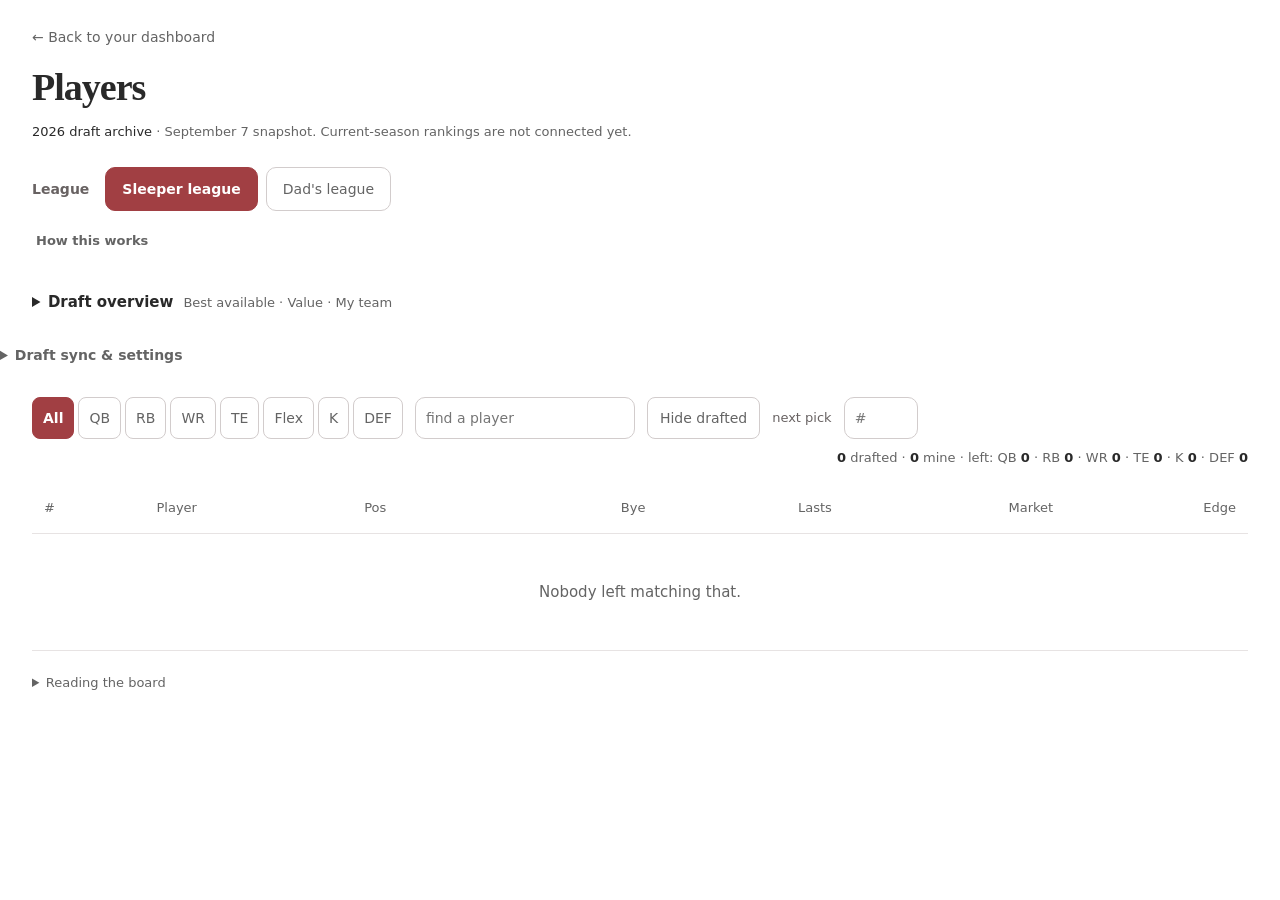
==== commit 63191541: "Make dashboard resilient and refine red scorecard design" ====
--- a/draft-board-2026.html
+++ b/draft-board-2026.html
@@ -203,23 +203,31 @@
 @media(max-width:760px){.kicker,.profile-description{display:none}.freshness{font-size:11px;gap:8px}.sub{margin-top:12px}.archive-notice{font-size:12px}.board-overview>summary span{display:none}header,.wrap,.railin{padding-left:16px;padding-right:16px}header{padding-top:20px}h1{font-size:30px}.back-link{margin-bottom:16px}.board-overview{padding:0 16px;margin-top:16px}.decks{grid-template-columns:1fr}.deck-team{grid-column:auto}.draft-tools{margin-left:16px;margin-right:16px}.draft-controls .danger{margin-left:0}.railin{padding-top:12px;padding-bottom:12px}.chips{width:100%;flex-wrap:nowrap;justify-content:space-between}.chips button{font-size:12px;padding:8px 7px;min-width:32px}#q{width:calc(100% - 126px)}#hb{width:116px;padding:8px}.railin .spacer{display:none}.tally{font-size:11px;white-space:normal;width:100%;line-height:1.7}.hide-s,.expert-col,.position-col{display:none}.mobile-pos{display:inline-block;color:var(--dim);font-size:11px;margin-left:5px}thead th{top:0;padding:12px 6px;font-size:11px}td{padding:12px 6px;font-size:12px}.rk{width:26px}.nm{font-size:13px}.tm{display:none}.mine-btn,.detail-btn{min-width:36px;min-height:36px;margin-left:2px}.badge,.mkn,.trend,.inj{margin-left:3px;font-size:9px}.detail-grid{grid-template-columns:minmax(0,1fr)}.detail-row td{padding:16px}.signals{overflow-wrap:anywhere}.wrap{padding-bottom:48px}.slots{grid-template-columns:1fr}.hint{font-size:12px}}
 @media(prefers-color-scheme:dark){:root{--paper:#151d18;--panel:#1d2820;--row:#263429;--line:#344338;--line2:#4a5c4f;--ink:#edf3ee;--dim:#b2c3b6;--dimmer:#9dae9f;--good:#8ccda1;--goodbg:#284232;--bad:#f1a296;--badbg:#472c29;--warn:#dcc089;--info:#94b8de}button.on,.profile-btn.on,#sync.on,tr.mine .mine-btn,.ibtn[aria-expanded=true]{background:#366e4b;color:#fff}.ipanel,.detail-row,.detail-row:hover{background:var(--panel)}.b-VALUE{background:#253a4c}.inj.warn{background:#443c28}.pill{color:var(--ink)}.QB{background:#294151}.RB{background:#294435}.WR{background:#493f28}.TE{background:#453650}.pill.K{background:#3a4036}.pill.DST{background:#30404a}.b-SLEEPER,.b-VALUE,.b-FADE{border-color:var(--line2)}}
 
+
+/* Red scorecard identity, derived from Camden's personal design reference. */
+:root{color-scheme:light;--paper:#fff;--panel:#fff;--row:#faf7f7;--line:#e7e3e3;--line2:#d2cccc;--ink:#292929;--dim:#646464;--dimmer:#686262;--brand:#a13f43;--brandbg:#f8eded}
+html,body{font-size:15px}header{padding-top:28px}h1{font-family:Georgia,"Times New Roman",serif;font-size:38px;line-height:1.2;letter-spacing:-1px}.back-link{color:var(--dim);margin-bottom:20px;font-size:14px}.kicker{display:none}.archive-notice{border:0;background:transparent;padding:0;font-size:13px;margin-top:10px;border-radius:0;line-height:1.7;color:var(--dim)}.archive-notice strong{font-weight:500}.profile-switch{margin-top:24px}.profile-btn{font-size:14px;border-radius:10px;min-height:44px;padding:10px 16px}.profile-switch>span{font-size:14px;margin-right:8px}.profile-btn.on,button.on,#sync.on,tr.mine .mine-btn,.ibtn[aria-expanded=true]{background:var(--brand);border-color:var(--brand);color:#fff}.profile-description{display:none}.profile-caveat{font-size:13px;color:var(--dim)}.sub{margin-top:12px}.ibtn{font-size:13px;border:0;padding-left:0;color:var(--dim);border-radius:0}.ipanel .freshness{margin:0 0 20px}.board-overview{margin-top:24px}.board-overview>summary{font-size:15px}.board-overview>summary span{font-size:13px}.deck{padding:24px;border-radius:14px}.deck h4{font-size:17px;color:var(--ink);font-weight:600}.deck h4 span{font-size:12px}.ba .r{font-size:14px;padding:7px 0}.ba .r .num{font-size:13px}.pill{font-size:11px;background:#f5f4f4;color:var(--dim);border-radius:5px}.deck h4,#profile-hint,thead th.sorted,.trl{color:var(--ink)}.slots .slot{font-size:14px}.slot .lb{font-size:12px}.draft-tools{border:0;padding:0;margin-top:16px;background:transparent}.draft-tools>summary{font-size:14px;color:var(--dim)}.draft-controls{padding-top:12px}.draft-controls label{font-size:13px}.rail{border-bottom:0;margin-top:8px}.railin{padding-top:16px;padding-bottom:16px;gap:12px}.chips button{border-radius:8px;font-size:14px;min-height:42px}.nplab,.tally{font-size:13px}.tally{color:var(--dim)}#q,#np,#did,#slot{font-size:14px;min-height:42px;border-radius:10px}#q{width:220px}#hb{font-size:14px;min-height:42px}.expert-col,.model-col{display:none}table{border:0;border-radius:0;overflow:visible;margin-top:4px}thead th{font-size:13px;font-weight:500;padding:16px 12px;background:var(--panel);color:var(--dim);border-bottom:1px solid var(--line)}thead th.grp{color:var(--dim);opacity:1}td{padding:18px 12px;font-size:14px;vertical-align:middle}.rk{font-size:14px;font-weight:500;width:50px;color:var(--dim)}.nm{font-size:16px;font-weight:600}.player-line{display:flex;align-items:center;gap:14px}.team-logo{width:38px;height:38px;object-fit:contain;flex:none}.player-main{flex:1;min-width:0}.player-sub{display:block;font-size:12px;color:var(--dim);margin-top:4px;line-height:1.7}.row-actions{display:flex;gap:8px;margin-left:16px;flex:none}.mine-btn,.detail-btn{width:36px;height:36px;min-width:36px;min-height:36px;padding:8px;margin:0;color:var(--dim);background:transparent;border:1px solid var(--line);border-radius:8px;font-size:16px}.detail-btn{border-color:transparent}.row-actions button:hover{background:var(--brandbg);color:var(--brand);border-color:var(--line2)}tr.mine{background:var(--brandbg)}tr.mine .nm{color:var(--ink)}tr.tr td{padding:24px 12px 10px}.trl{font-size:13px;letter-spacing:0;text-transform:none;font-weight:500}.trl:after{background:var(--line)}.ptier{font-size:11px;font-weight:400;letter-spacing:0}.board-legend{margin:24px 0;color:var(--dim);font-size:13px}.board-legend>summary{cursor:pointer}.hint{font-size:13px;letter-spacing:0;line-height:1.8;margin-top:12px}.ipanel p{font-size:14px}.ipanel h3{font-size:15px}.signals,.flag{font-size:13px}.inj{font-size:11px;letter-spacing:0;padding:2px 5px}.empty{font-size:15px}.lasts{font-size:13px}.profile-btn:focus-visible,input:focus-visible,button:focus-visible,a:focus-visible,summary:focus-visible{outline-color:var(--brand)}
+@media(max-width:760px){h1{font-size:32px}.archive-notice{font-size:12px}.profile-btn{font-size:13px;padding:10px 12px}.board-overview{margin-top:12px}.deck{padding:20px}.draft-tools{margin-top:8px}.railin{gap:8px}.chips button{font-size:12px;min-height:44px;padding:8px 7px}.chips{gap:4px}#q{width:calc(100% - 128px);font-size:14px}#hb{width:120px;font-size:13px}.tally{font-size:12px;white-space:normal}.row-actions{gap:4px;margin-left:0;flex-direction:column}.mine-btn,.detail-btn{width:36px;height:36px;min-width:36px;min-height:36px;padding:6px}.player-line{gap:8px}.team-logo{width:28px;height:28px}.nm{font-size:14px}.player-sub{font-size:11px}.rk{width:26px;font-size:12px}td{padding:16px 4px;font-size:13px}thead th{font-size:12px;padding:12px 4px}.player-cell{width:100%}.site{width:46px}.player-main{min-width:0}.signals{overflow-wrap:anywhere}.hint{font-size:13px}tr.tr td{padding:18px 4px 8px}.profile-caveat{font-size:12px}.back-link{font-size:13px}.board-legend{font-size:13px}}
+@media(prefers-color-scheme:dark){:root{color-scheme:dark;--paper:#191717;--panel:#211e1e;--row:#2b2323;--line:#443b3b;--line2:#695b5b;--ink:#f1ebeb;--dim:#c0b5b5;--dimmer:#b4a5a5;--brand:#e6a3a5;--brandbg:#3b2729}.profile-btn.on,button.on,#sync.on,tr.mine .mine-btn{background:#a13f43;border-color:#a13f43;color:#fff}.pill{background:#322c2c;color:var(--dim)}}
+
 </style><script>document.write('<script src="board-data.js?v='+Date.now()+'"><\/script>')</script>
 </head><body>
 
 <header>
 <a class="back-link" href="/">← Back to your dashboard</a>
 <div class="kicker" id="league-summary">12 teams · QB/2RB/2WR/TE/W-R-T/W-T/K/DST · half PPR · 0.75 per TE catch · 100 &amp; 200 yard bonuses</div>
-<h1>Your 2026 draft board.</h1>
-<p class="archive-notice"><strong>Preseason archive · 7 September 2026</strong><br>Ranks, projections, and injury tags are frozen at the draft cutoff. Use this for draft review; current-season player advice needs fresh rankings.</p>
+<h1>Players</h1>
+<p class="archive-notice"><strong>2026 draft archive</strong> · September 7 snapshot. Current-season rankings are not connected yet.</p>
 <div class="profile-switch" id="profile-switch" role="group" aria-label="Ranking profile">
- <span>Rank for</span><button class="profile-btn on" data-profile="sleeper">Sleeper league</button>
+ <span>League</span><button class="profile-btn on" data-profile="sleeper">Sleeper league</button>
  <button class="profile-btn" data-profile="dad">Dad's league</button><span class="profile-caveat" id="profile-caveat"></span>
 </div>
 <p class="sub" id="profile-sub">One draft call built from where half-PPR rooms are drafting, an independent
 expert board, your exact scoring, and preseason injury context. <button id="info" class="ibtn" aria-expanded="false"
 aria-controls="infopanel">How this works</button></p>
+
+<div id="infopanel" class="ipanel" hidden>
 <div class="freshness" id="freshness"><b>Snapshot sources</b></div>
-<div id="infopanel" class="ipanel" hidden>
 <div id="standard-method">
 <h3>What the rank is</h3>
 <p>Half league model, half outside-information anchor. The model takes
@@ -276,7 +284,7 @@
 </header>
 
 
-<details class="board-overview" id="draft-overview" open><summary>Draft overview<span>Best available · Value · My team</span></summary>
+<details class="board-overview" id="draft-overview"><summary>Draft overview<span>Best available · Value · My team</span></summary>
 <div class="decks">
  <div class="deck"><h4>Best available <span id="ba-note"></span></h4>
   <div class="ba" id="bestavail"></div></div>
@@ -311,10 +319,10 @@
 <th class="hide-s" data-s="lastp" id="lasts-th">Lasts<span class="ar"></span></th>
 <th class="grp" data-s="market" title="Half-PPR draft market: FFC weighted 2, Yahoo weighted 1.">Market<span class="ar"></span></th>
 <th class="grp expert-col" data-s="expert_lane" title="RotoBaller free expert half-PPR overall Top 100.">Expert<span class="ar"></span></th>
-<th class="hide-s" data-s="model" title="Where the projection alone ranks him, ignoring every public board. Far above his Avg means the projection likes him more than the room does.">Model<span class="ar"></span></th>
+<th class="hide-s model-col" data-s="model" title="Where the projection alone ranks him, ignoring every public board. Far above his Avg means the projection likes him more than the room does.">Model<span class="ar"></span></th>
 <th data-s="gap" title="Outside-information anchor minus this board's rank. Positive means a potential discount.">Edge<span class="ar"></span></th>
 </tr></thead><tbody id="rows"></tbody></table>
-<p class="hint">
+<details class="board-legend"><summary>Reading the board</summary><p class="hint">
 <span id="profile-hint"><b>Market</b> = FFC and Yahoo half-PPR ADP. <b>Expert</b> = RotoBaller's free expert half-PPR
 Top 100. <b>Model</b> = this league's projection-only rank.</span> Open the small detail button by a
 player to see source context and scoring detail.<br>
@@ -324,7 +332,7 @@
 Badges: <b>SLEEPER</b> = FFC ADP is 25+ slots later than this board outside the top 75.
 <b>VALUE</b> = 18+ slots of edge on the outside anchor. <b>FADE</b> = 18+ slots the other way.<br>
 Tiers are drops in value over replacement, not even buckets. Positional tier is under the position chip.
-</p></div>
+</p></details></div>
 
 <script>
 const PROFILES = window.BOARD_PROFILES || {sleeper:window.BOARD_DATA||[]};
@@ -332,6 +340,13 @@
 let DATA = PROFILES.sleeper || [];
 // Statuses that mean he is not a startable asset right now. Live from Sleeper.
 const INJ_BAD = new Set(["IR","PUP","Out","Sus","NA","DNR","Doubtful"]);
+function teamLogo(team){
+ const aliases={JAC:"JAX",WAS:"WSH",LA:"LAR",ARZ:"ARI"};team=aliases[team]||team;
+ const known=new Set("ARI ATL BAL BUF CAR CHI CIN CLE DAL DEN DET GB HOU IND JAX KC LAC LAR LV MIA MIN NE NO NYG NYJ PHI PIT SEA SF TB TEN WSH".split(" "));
+ if(!known.has(team))return "";
+ const base=location.protocol==="file:"?"app/assets/teams/":"/assets/teams/";
+ return `<img class="team-logo" src="${base+team.toLowerCase()}.png" alt="" width="36" height="36" loading="lazy">`;
+}
 function injBadge(x){
  if(!x.inj) return "";
  const bad = INJ_BAD.has(x.inj);
@@ -616,16 +631,14 @@
   const gV=x.gap==null?"—":(x.gap>0?"+":"")+x.gap;
   h+=`<tr class="${d?"gone":""} ${mineRow?"mine":""} ${hurt?"hurt":""}" data-rk="${x.rk}">
    <td class="l rk">${x.rk}</td>
-   <td class="l"><span class="nm">${x.p}</span><span class="tm">${x.tm}</span><span class="mobile-pos">${x.pos}</span><button class="mine-btn" data-mine="${x.rk}" title="I drafted him">+</button><button class="detail-btn" data-detail="${x.rk}" title="Player details" aria-label="Details for ${x.p}">ⓘ</button>${
-   x.tag2?`<span class="badge b-${x.tag2}">${x.tag2}</span>`:""}${
-   x.mktnote?`<span class="mkn">${x.mktnote}</span>`:""}${x.trend!=null&&x.trend>=40?`<span class="trend">RISING</span>`:""}${injBadge(x)}</td>
+   <td class="l player-cell"><div class="player-line">${teamLogo(x.tm)}<div class="player-main"><span class="nm">${x.p}</span><span class="player-sub">${x.tm} · ${x.pos}${injBadge(x)}</span></div><div class="row-actions"><button class="mine-btn" data-mine="${x.rk}" title="I drafted him" aria-label="Add ${x.p} to my team">+</button><button class="detail-btn" data-detail="${x.rk}" title="Player details" aria-label="Details for ${x.p}">↗</button></div></div></td>
    <td class="l position-col"><span class="pill ${x.pos}">${x.pos}</span>
     <span class="ptier">${x.ptier?(x.pos+" t"+x.ptier):"&nbsp;"}</span></td>
    <td class="hide-s flat">${x.bye||"—"}</td>
    <td class="hide-s lasts">${lastsCell(x)}</td>
    <td class="avg">${n1(x.market)}</td>
    <td class="site expert-col">${x.expert_lane==null?'<span class="flat">NR</span>':i0(x.expert_lane)}</td>
-   <td class="hide-s flat">${x.model==null?"—":x.model}</td>
+   <td class="hide-s flat model-col">${x.model==null?"—":x.model}</td>
    <td class="${gC}">${gV}</td>
 </tr>`;
   if(S.open.has(x.rk)){
@@ -633,11 +646,11 @@
    const scoring=PROFILE==="dad"?`<div class="signals"><b>Dad scoring estimate</b> ${n1(dp.total)} pts · model #${i0(x.model)}<br>
     Yard buckets ${n1(dp.yard_buckets)} · reception buckets ${n1(dp.reception_buckets)}<br>
     TD-distance estimate ${n1(dp.touchdown_distance)} · other ${n1(dp.other)}<br>
-    <b>Half-PPR timing context</b> ${n1(x.market)} · Expert ${i0(x.expert_lane)} · anchor ${n1(x.anchor)}<br>
+    <b>League model</b> ${i0(x.model)}<br><b>Half-PPR timing context</b> ${n1(x.market)} · Expert ${i0(x.expert_lane)} · anchor ${n1(x.anchor)}<br>
     Source ranks: FFC ${i0(x.ffcr)} · Yahoo ${i0(x.yahoor)} · FantasyCalc ${i0(x.fcalcr)}</div>
     <div class="flags"><div class="flag fg">Weekly yardage and catch thresholds are simulated from this player's projected volume.</div>
     <div class="flag fr">Touchdown distance uses a league-average distribution; it is not a player-specific long-TD prediction.</div></div>`:
-    `<div class="signals"><b>Half-PPR market</b> ${n1(x.market)} · FFC ${i0(x.ffcr)} · Yahoo ${i0(x.yahoor)}<br>
+    `<div class="signals"><b>League model</b> ${i0(x.model)}<br><b>Half-PPR market</b> ${n1(x.market)} · FFC ${i0(x.ffcr)} · Yahoo ${i0(x.yahoor)}<br>
     <b>Expert</b> ${i0(x.expert_lane)} · <b>FantasyCalc value</b> ${i0(x.fcalcr)}<br>
     <b>ESPN PPR context</b> ${i0(x.espnr)} · <b>Decision anchor</b> ${n1(x.anchor)} · ${x.nsrc} signals</div>
    <div class="flags"><div class="flag fg">${x.g||"No additional upside note."}</div><div class="flag fr">${x.r||"No additional risk note."}</div></div>`;
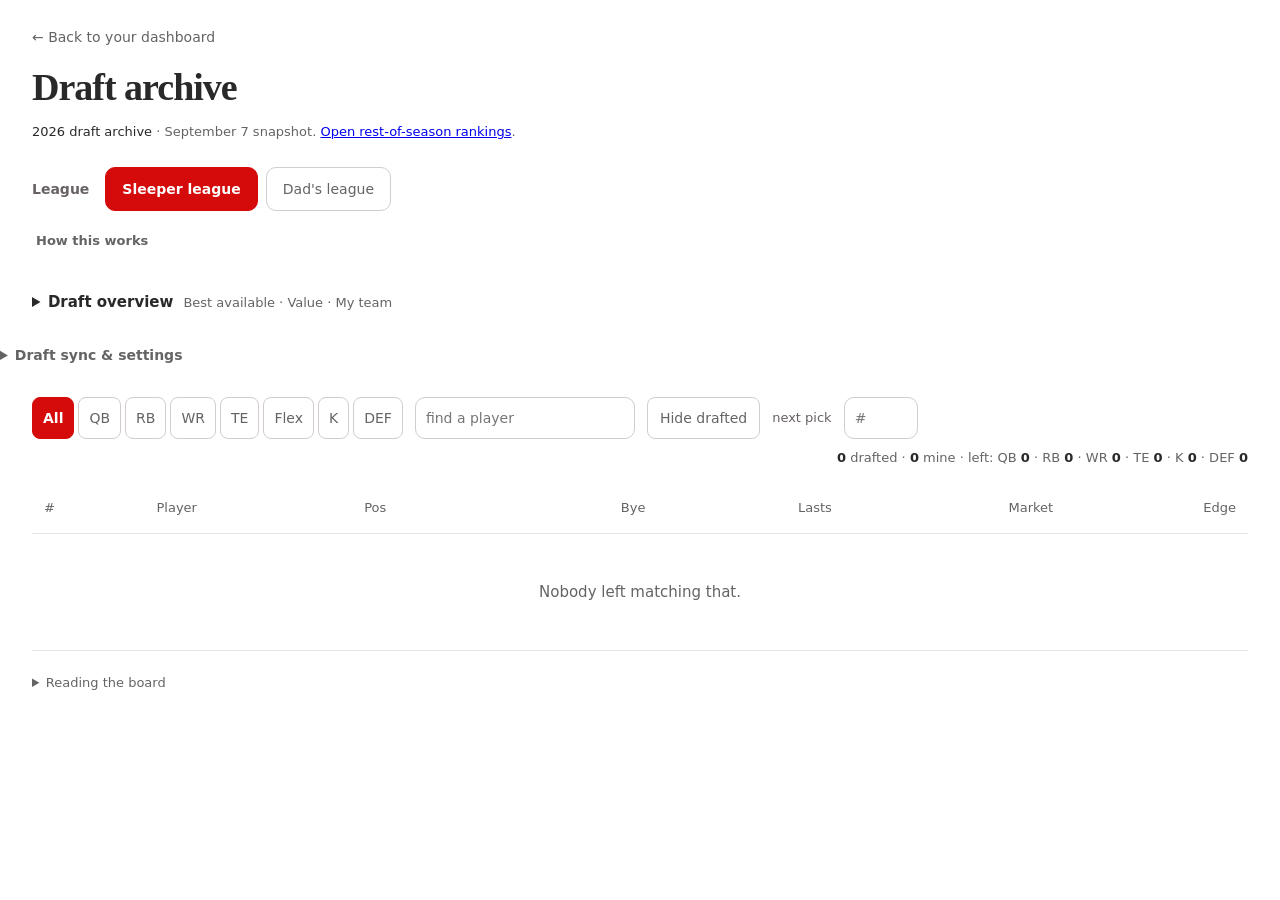
==== commit 65fb8068: "Add current rest-of-season projection rankings and NFL crimson accents" ====
--- a/draft-board-2026.html
+++ b/draft-board-2026.html
@@ -205,10 +205,10 @@
 
 
 /* Red scorecard identity, derived from Camden's personal design reference. */
-:root{color-scheme:light;--paper:#fff;--panel:#fff;--row:#faf7f7;--line:#e7e3e3;--line2:#d2cccc;--ink:#292929;--dim:#646464;--dimmer:#686262;--brand:#a13f43;--brandbg:#f8eded}
+:root{color-scheme:light;--paper:#fff;--panel:#fff;--row:#faf7f7;--line:#e7e3e3;--line2:#d2cccc;--ink:#292929;--dim:#646464;--dimmer:#686262;--brand:#d50a0a;--brandbg:#fff1f1}
 html,body{font-size:15px}header{padding-top:28px}h1{font-family:Georgia,"Times New Roman",serif;font-size:38px;line-height:1.2;letter-spacing:-1px}.back-link{color:var(--dim);margin-bottom:20px;font-size:14px}.kicker{display:none}.archive-notice{border:0;background:transparent;padding:0;font-size:13px;margin-top:10px;border-radius:0;line-height:1.7;color:var(--dim)}.archive-notice strong{font-weight:500}.profile-switch{margin-top:24px}.profile-btn{font-size:14px;border-radius:10px;min-height:44px;padding:10px 16px}.profile-switch>span{font-size:14px;margin-right:8px}.profile-btn.on,button.on,#sync.on,tr.mine .mine-btn,.ibtn[aria-expanded=true]{background:var(--brand);border-color:var(--brand);color:#fff}.profile-description{display:none}.profile-caveat{font-size:13px;color:var(--dim)}.sub{margin-top:12px}.ibtn{font-size:13px;border:0;padding-left:0;color:var(--dim);border-radius:0}.ipanel .freshness{margin:0 0 20px}.board-overview{margin-top:24px}.board-overview>summary{font-size:15px}.board-overview>summary span{font-size:13px}.deck{padding:24px;border-radius:14px}.deck h4{font-size:17px;color:var(--ink);font-weight:600}.deck h4 span{font-size:12px}.ba .r{font-size:14px;padding:7px 0}.ba .r .num{font-size:13px}.pill{font-size:11px;background:#f5f4f4;color:var(--dim);border-radius:5px}.deck h4,#profile-hint,thead th.sorted,.trl{color:var(--ink)}.slots .slot{font-size:14px}.slot .lb{font-size:12px}.draft-tools{border:0;padding:0;margin-top:16px;background:transparent}.draft-tools>summary{font-size:14px;color:var(--dim)}.draft-controls{padding-top:12px}.draft-controls label{font-size:13px}.rail{border-bottom:0;margin-top:8px}.railin{padding-top:16px;padding-bottom:16px;gap:12px}.chips button{border-radius:8px;font-size:14px;min-height:42px}.nplab,.tally{font-size:13px}.tally{color:var(--dim)}#q,#np,#did,#slot{font-size:14px;min-height:42px;border-radius:10px}#q{width:220px}#hb{font-size:14px;min-height:42px}.expert-col,.model-col{display:none}table{border:0;border-radius:0;overflow:visible;margin-top:4px}thead th{font-size:13px;font-weight:500;padding:16px 12px;background:var(--panel);color:var(--dim);border-bottom:1px solid var(--line)}thead th.grp{color:var(--dim);opacity:1}td{padding:18px 12px;font-size:14px;vertical-align:middle}.rk{font-size:14px;font-weight:500;width:50px;color:var(--dim)}.nm{font-size:16px;font-weight:600}.player-line{display:flex;align-items:center;gap:14px}.team-logo{width:38px;height:38px;object-fit:contain;flex:none}.player-main{flex:1;min-width:0}.player-sub{display:block;font-size:12px;color:var(--dim);margin-top:4px;line-height:1.7}.row-actions{display:flex;gap:8px;margin-left:16px;flex:none}.mine-btn,.detail-btn{width:36px;height:36px;min-width:36px;min-height:36px;padding:8px;margin:0;color:var(--dim);background:transparent;border:1px solid var(--line);border-radius:8px;font-size:16px}.detail-btn{border-color:transparent}.row-actions button:hover{background:var(--brandbg);color:var(--brand);border-color:var(--line2)}tr.mine{background:var(--brandbg)}tr.mine .nm{color:var(--ink)}tr.tr td{padding:24px 12px 10px}.trl{font-size:13px;letter-spacing:0;text-transform:none;font-weight:500}.trl:after{background:var(--line)}.ptier{font-size:11px;font-weight:400;letter-spacing:0}.board-legend{margin:24px 0;color:var(--dim);font-size:13px}.board-legend>summary{cursor:pointer}.hint{font-size:13px;letter-spacing:0;line-height:1.8;margin-top:12px}.ipanel p{font-size:14px}.ipanel h3{font-size:15px}.signals,.flag{font-size:13px}.inj{font-size:11px;letter-spacing:0;padding:2px 5px}.empty{font-size:15px}.lasts{font-size:13px}.profile-btn:focus-visible,input:focus-visible,button:focus-visible,a:focus-visible,summary:focus-visible{outline-color:var(--brand)}
 @media(max-width:760px){h1{font-size:32px}.archive-notice{font-size:12px}.profile-btn{font-size:13px;padding:10px 12px}.board-overview{margin-top:12px}.deck{padding:20px}.draft-tools{margin-top:8px}.railin{gap:8px}.chips button{font-size:12px;min-height:44px;padding:8px 7px}.chips{gap:4px}#q{width:calc(100% - 128px);font-size:14px}#hb{width:120px;font-size:13px}.tally{font-size:12px;white-space:normal}.row-actions{gap:4px;margin-left:0;flex-direction:column}.mine-btn,.detail-btn{width:36px;height:36px;min-width:36px;min-height:36px;padding:6px}.player-line{gap:8px}.team-logo{width:28px;height:28px}.nm{font-size:14px}.player-sub{font-size:11px}.rk{width:26px;font-size:12px}td{padding:16px 4px;font-size:13px}thead th{font-size:12px;padding:12px 4px}.player-cell{width:100%}.site{width:46px}.player-main{min-width:0}.signals{overflow-wrap:anywhere}.hint{font-size:13px}tr.tr td{padding:18px 4px 8px}.profile-caveat{font-size:12px}.back-link{font-size:13px}.board-legend{font-size:13px}}
-@media(prefers-color-scheme:dark){:root{color-scheme:dark;--paper:#191717;--panel:#211e1e;--row:#2b2323;--line:#443b3b;--line2:#695b5b;--ink:#f1ebeb;--dim:#c0b5b5;--dimmer:#b4a5a5;--brand:#e6a3a5;--brandbg:#3b2729}.profile-btn.on,button.on,#sync.on,tr.mine .mine-btn{background:#a13f43;border-color:#a13f43;color:#fff}.pill{background:#322c2c;color:var(--dim)}}
+@media(prefers-color-scheme:dark){:root{color-scheme:dark;--paper:#191717;--panel:#211e1e;--row:#2b2323;--line:#443b3b;--line2:#695b5b;--ink:#f1ebeb;--dim:#c0b5b5;--dimmer:#b4a5a5;--brand:#e6a3a5;--brandbg:#3b2729}.profile-btn.on,button.on,#sync.on,tr.mine .mine-btn{background:#d50a0a;border-color:#d50a0a;color:#fff}.pill{background:#322c2c;color:var(--dim)}}
 
 </style><script>document.write('<script src="board-data.js?v='+Date.now()+'"><\/script>')</script>
 </head><body>
@@ -216,8 +216,8 @@
 <header>
 <a class="back-link" href="/">← Back to your dashboard</a>
 <div class="kicker" id="league-summary">12 teams · QB/2RB/2WR/TE/W-R-T/W-T/K/DST · half PPR · 0.75 per TE catch · 100 &amp; 200 yard bonuses</div>
-<h1>Players</h1>
-<p class="archive-notice"><strong>2026 draft archive</strong> · September 7 snapshot. Current-season rankings are not connected yet.</p>
+<h1>Draft archive</h1>
+<p class="archive-notice"><strong>2026 draft archive</strong> · September 7 snapshot. <a href="/players.html">Open rest-of-season rankings</a>.</p>
 <div class="profile-switch" id="profile-switch" role="group" aria-label="Ranking profile">
  <span>League</span><button class="profile-btn on" data-profile="sleeper">Sleeper league</button>
  <button class="profile-btn" data-profile="dad">Dad's league</button><span class="profile-caveat" id="profile-caveat"></span>
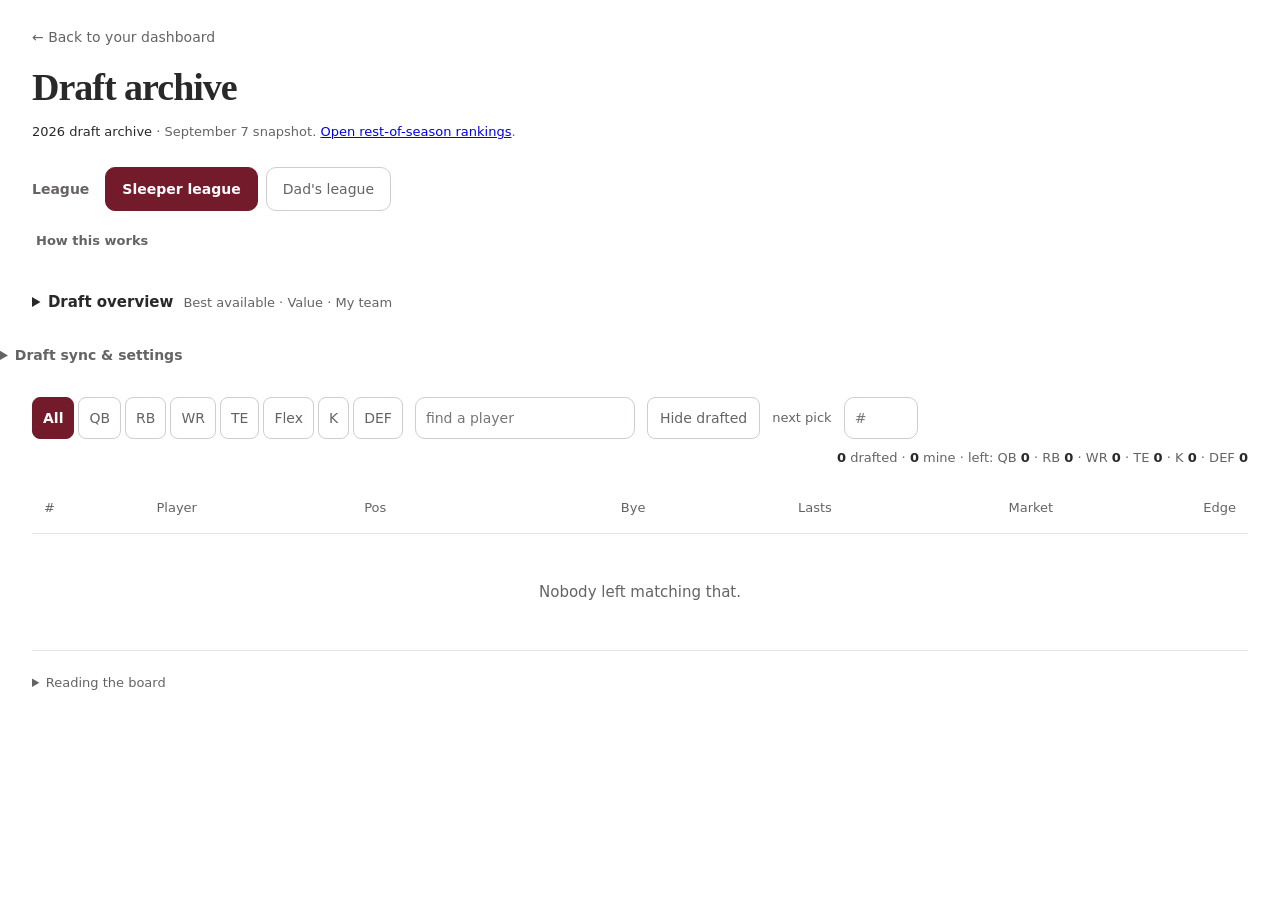
==== commit dddc267c: "Deepen dashboard accents to dark maroon" ====
--- a/draft-board-2026.html
+++ b/draft-board-2026.html
@@ -205,10 +205,10 @@
 
 
 /* Red scorecard identity, derived from Camden's personal design reference. */
-:root{color-scheme:light;--paper:#fff;--panel:#fff;--row:#faf7f7;--line:#e7e3e3;--line2:#d2cccc;--ink:#292929;--dim:#646464;--dimmer:#686262;--brand:#d50a0a;--brandbg:#fff1f1}
+:root{color-scheme:light;--paper:#fff;--panel:#fff;--row:#faf7f7;--line:#e7e3e3;--line2:#d2cccc;--ink:#292929;--dim:#646464;--dimmer:#686262;--brand:#741b2b;--brandbg:#f8eff1}
 html,body{font-size:15px}header{padding-top:28px}h1{font-family:Georgia,"Times New Roman",serif;font-size:38px;line-height:1.2;letter-spacing:-1px}.back-link{color:var(--dim);margin-bottom:20px;font-size:14px}.kicker{display:none}.archive-notice{border:0;background:transparent;padding:0;font-size:13px;margin-top:10px;border-radius:0;line-height:1.7;color:var(--dim)}.archive-notice strong{font-weight:500}.profile-switch{margin-top:24px}.profile-btn{font-size:14px;border-radius:10px;min-height:44px;padding:10px 16px}.profile-switch>span{font-size:14px;margin-right:8px}.profile-btn.on,button.on,#sync.on,tr.mine .mine-btn,.ibtn[aria-expanded=true]{background:var(--brand);border-color:var(--brand);color:#fff}.profile-description{display:none}.profile-caveat{font-size:13px;color:var(--dim)}.sub{margin-top:12px}.ibtn{font-size:13px;border:0;padding-left:0;color:var(--dim);border-radius:0}.ipanel .freshness{margin:0 0 20px}.board-overview{margin-top:24px}.board-overview>summary{font-size:15px}.board-overview>summary span{font-size:13px}.deck{padding:24px;border-radius:14px}.deck h4{font-size:17px;color:var(--ink);font-weight:600}.deck h4 span{font-size:12px}.ba .r{font-size:14px;padding:7px 0}.ba .r .num{font-size:13px}.pill{font-size:11px;background:#f5f4f4;color:var(--dim);border-radius:5px}.deck h4,#profile-hint,thead th.sorted,.trl{color:var(--ink)}.slots .slot{font-size:14px}.slot .lb{font-size:12px}.draft-tools{border:0;padding:0;margin-top:16px;background:transparent}.draft-tools>summary{font-size:14px;color:var(--dim)}.draft-controls{padding-top:12px}.draft-controls label{font-size:13px}.rail{border-bottom:0;margin-top:8px}.railin{padding-top:16px;padding-bottom:16px;gap:12px}.chips button{border-radius:8px;font-size:14px;min-height:42px}.nplab,.tally{font-size:13px}.tally{color:var(--dim)}#q,#np,#did,#slot{font-size:14px;min-height:42px;border-radius:10px}#q{width:220px}#hb{font-size:14px;min-height:42px}.expert-col,.model-col{display:none}table{border:0;border-radius:0;overflow:visible;margin-top:4px}thead th{font-size:13px;font-weight:500;padding:16px 12px;background:var(--panel);color:var(--dim);border-bottom:1px solid var(--line)}thead th.grp{color:var(--dim);opacity:1}td{padding:18px 12px;font-size:14px;vertical-align:middle}.rk{font-size:14px;font-weight:500;width:50px;color:var(--dim)}.nm{font-size:16px;font-weight:600}.player-line{display:flex;align-items:center;gap:14px}.team-logo{width:38px;height:38px;object-fit:contain;flex:none}.player-main{flex:1;min-width:0}.player-sub{display:block;font-size:12px;color:var(--dim);margin-top:4px;line-height:1.7}.row-actions{display:flex;gap:8px;margin-left:16px;flex:none}.mine-btn,.detail-btn{width:36px;height:36px;min-width:36px;min-height:36px;padding:8px;margin:0;color:var(--dim);background:transparent;border:1px solid var(--line);border-radius:8px;font-size:16px}.detail-btn{border-color:transparent}.row-actions button:hover{background:var(--brandbg);color:var(--brand);border-color:var(--line2)}tr.mine{background:var(--brandbg)}tr.mine .nm{color:var(--ink)}tr.tr td{padding:24px 12px 10px}.trl{font-size:13px;letter-spacing:0;text-transform:none;font-weight:500}.trl:after{background:var(--line)}.ptier{font-size:11px;font-weight:400;letter-spacing:0}.board-legend{margin:24px 0;color:var(--dim);font-size:13px}.board-legend>summary{cursor:pointer}.hint{font-size:13px;letter-spacing:0;line-height:1.8;margin-top:12px}.ipanel p{font-size:14px}.ipanel h3{font-size:15px}.signals,.flag{font-size:13px}.inj{font-size:11px;letter-spacing:0;padding:2px 5px}.empty{font-size:15px}.lasts{font-size:13px}.profile-btn:focus-visible,input:focus-visible,button:focus-visible,a:focus-visible,summary:focus-visible{outline-color:var(--brand)}
 @media(max-width:760px){h1{font-size:32px}.archive-notice{font-size:12px}.profile-btn{font-size:13px;padding:10px 12px}.board-overview{margin-top:12px}.deck{padding:20px}.draft-tools{margin-top:8px}.railin{gap:8px}.chips button{font-size:12px;min-height:44px;padding:8px 7px}.chips{gap:4px}#q{width:calc(100% - 128px);font-size:14px}#hb{width:120px;font-size:13px}.tally{font-size:12px;white-space:normal}.row-actions{gap:4px;margin-left:0;flex-direction:column}.mine-btn,.detail-btn{width:36px;height:36px;min-width:36px;min-height:36px;padding:6px}.player-line{gap:8px}.team-logo{width:28px;height:28px}.nm{font-size:14px}.player-sub{font-size:11px}.rk{width:26px;font-size:12px}td{padding:16px 4px;font-size:13px}thead th{font-size:12px;padding:12px 4px}.player-cell{width:100%}.site{width:46px}.player-main{min-width:0}.signals{overflow-wrap:anywhere}.hint{font-size:13px}tr.tr td{padding:18px 4px 8px}.profile-caveat{font-size:12px}.back-link{font-size:13px}.board-legend{font-size:13px}}
-@media(prefers-color-scheme:dark){:root{color-scheme:dark;--paper:#191717;--panel:#211e1e;--row:#2b2323;--line:#443b3b;--line2:#695b5b;--ink:#f1ebeb;--dim:#c0b5b5;--dimmer:#b4a5a5;--brand:#e6a3a5;--brandbg:#3b2729}.profile-btn.on,button.on,#sync.on,tr.mine .mine-btn{background:#d50a0a;border-color:#d50a0a;color:#fff}.pill{background:#322c2c;color:var(--dim)}}
+@media(prefers-color-scheme:dark){:root{color-scheme:dark;--paper:#191717;--panel:#211e1e;--row:#2b2323;--line:#443b3b;--line2:#695b5b;--ink:#f1ebeb;--dim:#c0b5b5;--dimmer:#b4a5a5;--brand:#e6a3a5;--brandbg:#3b2729}.profile-btn.on,button.on,#sync.on,tr.mine .mine-btn{background:#741b2b;border-color:#741b2b;color:#fff}.pill{background:#322c2c;color:var(--dim)}}
 
 </style><script>document.write('<script src="board-data.js?v='+Date.now()+'"><\/script>')</script>
 </head><body>
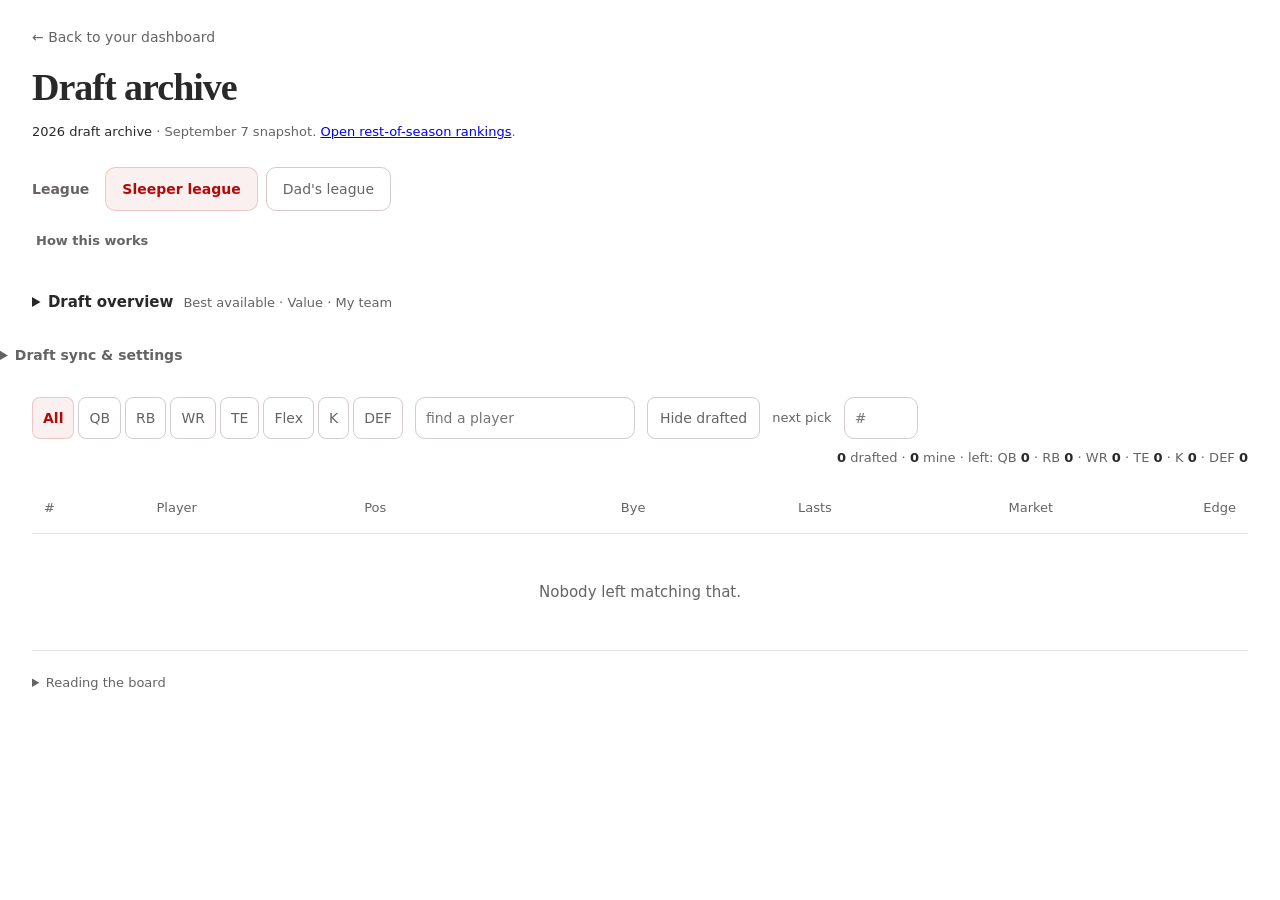
==== commit 36d158c9: "Use requested red with translucent interface accents" ====
--- a/draft-board-2026.html
+++ b/draft-board-2026.html
@@ -205,11 +205,13 @@
 
 
 /* Red scorecard identity, derived from Camden's personal design reference. */
-:root{color-scheme:light;--paper:#fff;--panel:#fff;--row:#faf7f7;--line:#e7e3e3;--line2:#d2cccc;--ink:#292929;--dim:#646464;--dimmer:#686262;--brand:#741b2b;--brandbg:#f8eff1}
+:root{color-scheme:light;--paper:#fff;--panel:#fff;--row:#faf7f7;--line:#e7e3e3;--line2:#d2cccc;--ink:#292929;--dim:#646464;--dimmer:#686262;--brand:#b30909;--brandbg:rgb(179 9 9 / 6%)}
 html,body{font-size:15px}header{padding-top:28px}h1{font-family:Georgia,"Times New Roman",serif;font-size:38px;line-height:1.2;letter-spacing:-1px}.back-link{color:var(--dim);margin-bottom:20px;font-size:14px}.kicker{display:none}.archive-notice{border:0;background:transparent;padding:0;font-size:13px;margin-top:10px;border-radius:0;line-height:1.7;color:var(--dim)}.archive-notice strong{font-weight:500}.profile-switch{margin-top:24px}.profile-btn{font-size:14px;border-radius:10px;min-height:44px;padding:10px 16px}.profile-switch>span{font-size:14px;margin-right:8px}.profile-btn.on,button.on,#sync.on,tr.mine .mine-btn,.ibtn[aria-expanded=true]{background:var(--brand);border-color:var(--brand);color:#fff}.profile-description{display:none}.profile-caveat{font-size:13px;color:var(--dim)}.sub{margin-top:12px}.ibtn{font-size:13px;border:0;padding-left:0;color:var(--dim);border-radius:0}.ipanel .freshness{margin:0 0 20px}.board-overview{margin-top:24px}.board-overview>summary{font-size:15px}.board-overview>summary span{font-size:13px}.deck{padding:24px;border-radius:14px}.deck h4{font-size:17px;color:var(--ink);font-weight:600}.deck h4 span{font-size:12px}.ba .r{font-size:14px;padding:7px 0}.ba .r .num{font-size:13px}.pill{font-size:11px;background:#f5f4f4;color:var(--dim);border-radius:5px}.deck h4,#profile-hint,thead th.sorted,.trl{color:var(--ink)}.slots .slot{font-size:14px}.slot .lb{font-size:12px}.draft-tools{border:0;padding:0;margin-top:16px;background:transparent}.draft-tools>summary{font-size:14px;color:var(--dim)}.draft-controls{padding-top:12px}.draft-controls label{font-size:13px}.rail{border-bottom:0;margin-top:8px}.railin{padding-top:16px;padding-bottom:16px;gap:12px}.chips button{border-radius:8px;font-size:14px;min-height:42px}.nplab,.tally{font-size:13px}.tally{color:var(--dim)}#q,#np,#did,#slot{font-size:14px;min-height:42px;border-radius:10px}#q{width:220px}#hb{font-size:14px;min-height:42px}.expert-col,.model-col{display:none}table{border:0;border-radius:0;overflow:visible;margin-top:4px}thead th{font-size:13px;font-weight:500;padding:16px 12px;background:var(--panel);color:var(--dim);border-bottom:1px solid var(--line)}thead th.grp{color:var(--dim);opacity:1}td{padding:18px 12px;font-size:14px;vertical-align:middle}.rk{font-size:14px;font-weight:500;width:50px;color:var(--dim)}.nm{font-size:16px;font-weight:600}.player-line{display:flex;align-items:center;gap:14px}.team-logo{width:38px;height:38px;object-fit:contain;flex:none}.player-main{flex:1;min-width:0}.player-sub{display:block;font-size:12px;color:var(--dim);margin-top:4px;line-height:1.7}.row-actions{display:flex;gap:8px;margin-left:16px;flex:none}.mine-btn,.detail-btn{width:36px;height:36px;min-width:36px;min-height:36px;padding:8px;margin:0;color:var(--dim);background:transparent;border:1px solid var(--line);border-radius:8px;font-size:16px}.detail-btn{border-color:transparent}.row-actions button:hover{background:var(--brandbg);color:var(--brand);border-color:var(--line2)}tr.mine{background:var(--brandbg)}tr.mine .nm{color:var(--ink)}tr.tr td{padding:24px 12px 10px}.trl{font-size:13px;letter-spacing:0;text-transform:none;font-weight:500}.trl:after{background:var(--line)}.ptier{font-size:11px;font-weight:400;letter-spacing:0}.board-legend{margin:24px 0;color:var(--dim);font-size:13px}.board-legend>summary{cursor:pointer}.hint{font-size:13px;letter-spacing:0;line-height:1.8;margin-top:12px}.ipanel p{font-size:14px}.ipanel h3{font-size:15px}.signals,.flag{font-size:13px}.inj{font-size:11px;letter-spacing:0;padding:2px 5px}.empty{font-size:15px}.lasts{font-size:13px}.profile-btn:focus-visible,input:focus-visible,button:focus-visible,a:focus-visible,summary:focus-visible{outline-color:var(--brand)}
 @media(max-width:760px){h1{font-size:32px}.archive-notice{font-size:12px}.profile-btn{font-size:13px;padding:10px 12px}.board-overview{margin-top:12px}.deck{padding:20px}.draft-tools{margin-top:8px}.railin{gap:8px}.chips button{font-size:12px;min-height:44px;padding:8px 7px}.chips{gap:4px}#q{width:calc(100% - 128px);font-size:14px}#hb{width:120px;font-size:13px}.tally{font-size:12px;white-space:normal}.row-actions{gap:4px;margin-left:0;flex-direction:column}.mine-btn,.detail-btn{width:36px;height:36px;min-width:36px;min-height:36px;padding:6px}.player-line{gap:8px}.team-logo{width:28px;height:28px}.nm{font-size:14px}.player-sub{font-size:11px}.rk{width:26px;font-size:12px}td{padding:16px 4px;font-size:13px}thead th{font-size:12px;padding:12px 4px}.player-cell{width:100%}.site{width:46px}.player-main{min-width:0}.signals{overflow-wrap:anywhere}.hint{font-size:13px}tr.tr td{padding:18px 4px 8px}.profile-caveat{font-size:12px}.back-link{font-size:13px}.board-legend{font-size:13px}}
-@media(prefers-color-scheme:dark){:root{color-scheme:dark;--paper:#191717;--panel:#211e1e;--row:#2b2323;--line:#443b3b;--line2:#695b5b;--ink:#f1ebeb;--dim:#c0b5b5;--dimmer:#b4a5a5;--brand:#e6a3a5;--brandbg:#3b2729}.profile-btn.on,button.on,#sync.on,tr.mine .mine-btn{background:#741b2b;border-color:#741b2b;color:#fff}.pill{background:#322c2c;color:var(--dim)}}
-
+@media(prefers-color-scheme:dark){:root{color-scheme:dark;--paper:#191717;--panel:#211e1e;--row:#2b2323;--line:#443b3b;--line2:#695b5b;--ink:#f1ebeb;--dim:#c0b5b5;--dimmer:#b4a5a5;--brand:#e6a3a5;--brandbg:#3b2729}.profile-btn.on,button.on,#sync.on,tr.mine .mine-btn{background:#b30909;border-color:#b30909;color:#fff}.pill{background:#322c2c;color:var(--dim)}}
+
+/* Light red selections retain full-opacity, readable labels. */
+.profile-btn.on,button.on,#sync.on,tr.mine .mine-btn,.ibtn[aria-expanded=true]{background:var(--brandbg);border-color:rgb(179 9 9 / 18%);color:var(--brand)}
 </style><script>document.write('<script src="board-data.js?v='+Date.now()+'"><\/script>')</script>
 </head><body>
 
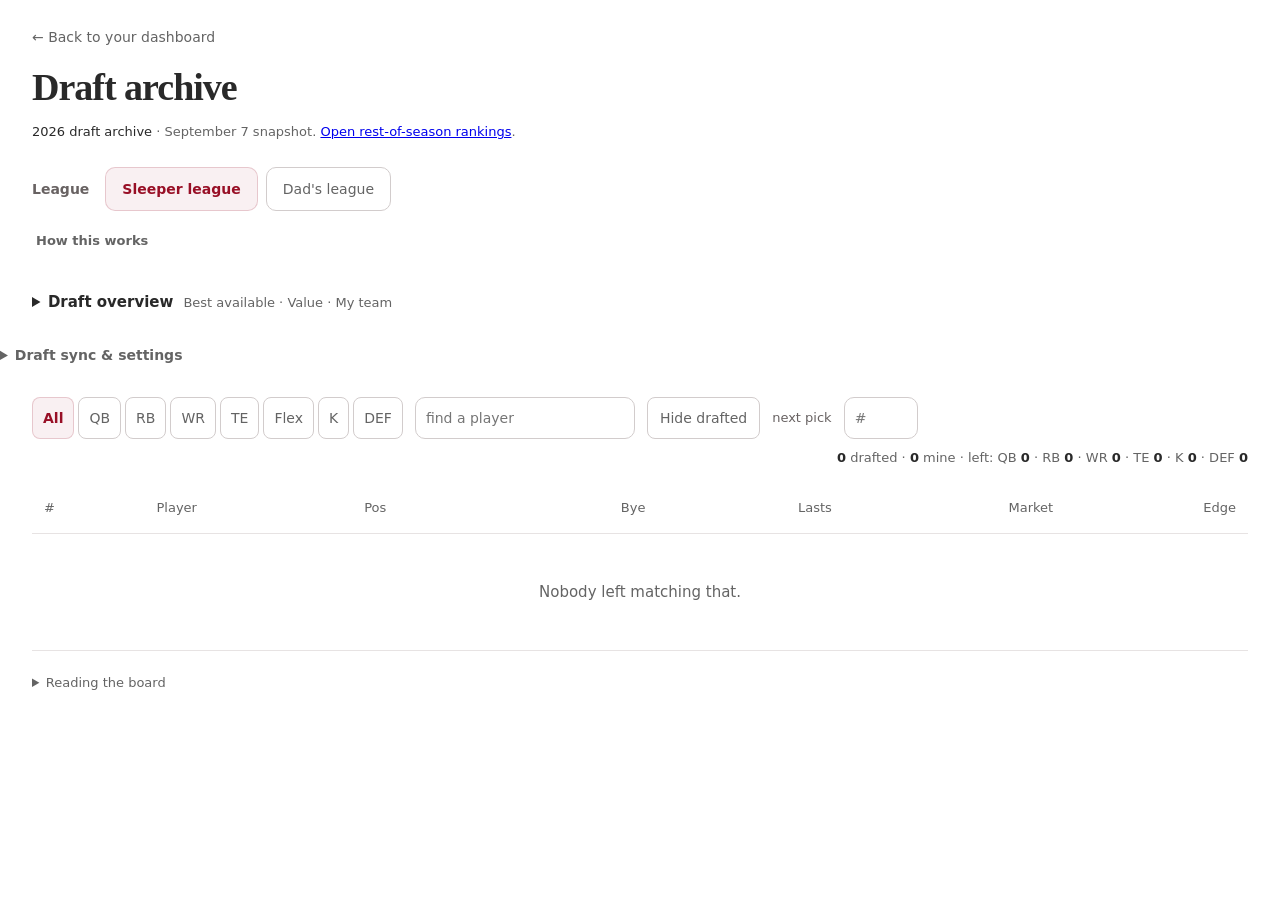
==== commit d689327c: "Refine accent toward richer burgundy red" ====
--- a/draft-board-2026.html
+++ b/draft-board-2026.html
@@ -205,13 +205,13 @@
 
 
 /* Red scorecard identity, derived from Camden's personal design reference. */
-:root{color-scheme:light;--paper:#fff;--panel:#fff;--row:#faf7f7;--line:#e7e3e3;--line2:#d2cccc;--ink:#292929;--dim:#646464;--dimmer:#686262;--brand:#b30909;--brandbg:rgb(179 9 9 / 6%)}
+:root{color-scheme:light;--paper:#fff;--panel:#fff;--row:#faf7f7;--line:#e7e3e3;--line2:#d2cccc;--ink:#292929;--dim:#646464;--dimmer:#686262;--brand:#980f26;--brandbg:rgb(152 15 38 / 6%)}
 html,body{font-size:15px}header{padding-top:28px}h1{font-family:Georgia,"Times New Roman",serif;font-size:38px;line-height:1.2;letter-spacing:-1px}.back-link{color:var(--dim);margin-bottom:20px;font-size:14px}.kicker{display:none}.archive-notice{border:0;background:transparent;padding:0;font-size:13px;margin-top:10px;border-radius:0;line-height:1.7;color:var(--dim)}.archive-notice strong{font-weight:500}.profile-switch{margin-top:24px}.profile-btn{font-size:14px;border-radius:10px;min-height:44px;padding:10px 16px}.profile-switch>span{font-size:14px;margin-right:8px}.profile-btn.on,button.on,#sync.on,tr.mine .mine-btn,.ibtn[aria-expanded=true]{background:var(--brand);border-color:var(--brand);color:#fff}.profile-description{display:none}.profile-caveat{font-size:13px;color:var(--dim)}.sub{margin-top:12px}.ibtn{font-size:13px;border:0;padding-left:0;color:var(--dim);border-radius:0}.ipanel .freshness{margin:0 0 20px}.board-overview{margin-top:24px}.board-overview>summary{font-size:15px}.board-overview>summary span{font-size:13px}.deck{padding:24px;border-radius:14px}.deck h4{font-size:17px;color:var(--ink);font-weight:600}.deck h4 span{font-size:12px}.ba .r{font-size:14px;padding:7px 0}.ba .r .num{font-size:13px}.pill{font-size:11px;background:#f5f4f4;color:var(--dim);border-radius:5px}.deck h4,#profile-hint,thead th.sorted,.trl{color:var(--ink)}.slots .slot{font-size:14px}.slot .lb{font-size:12px}.draft-tools{border:0;padding:0;margin-top:16px;background:transparent}.draft-tools>summary{font-size:14px;color:var(--dim)}.draft-controls{padding-top:12px}.draft-controls label{font-size:13px}.rail{border-bottom:0;margin-top:8px}.railin{padding-top:16px;padding-bottom:16px;gap:12px}.chips button{border-radius:8px;font-size:14px;min-height:42px}.nplab,.tally{font-size:13px}.tally{color:var(--dim)}#q,#np,#did,#slot{font-size:14px;min-height:42px;border-radius:10px}#q{width:220px}#hb{font-size:14px;min-height:42px}.expert-col,.model-col{display:none}table{border:0;border-radius:0;overflow:visible;margin-top:4px}thead th{font-size:13px;font-weight:500;padding:16px 12px;background:var(--panel);color:var(--dim);border-bottom:1px solid var(--line)}thead th.grp{color:var(--dim);opacity:1}td{padding:18px 12px;font-size:14px;vertical-align:middle}.rk{font-size:14px;font-weight:500;width:50px;color:var(--dim)}.nm{font-size:16px;font-weight:600}.player-line{display:flex;align-items:center;gap:14px}.team-logo{width:38px;height:38px;object-fit:contain;flex:none}.player-main{flex:1;min-width:0}.player-sub{display:block;font-size:12px;color:var(--dim);margin-top:4px;line-height:1.7}.row-actions{display:flex;gap:8px;margin-left:16px;flex:none}.mine-btn,.detail-btn{width:36px;height:36px;min-width:36px;min-height:36px;padding:8px;margin:0;color:var(--dim);background:transparent;border:1px solid var(--line);border-radius:8px;font-size:16px}.detail-btn{border-color:transparent}.row-actions button:hover{background:var(--brandbg);color:var(--brand);border-color:var(--line2)}tr.mine{background:var(--brandbg)}tr.mine .nm{color:var(--ink)}tr.tr td{padding:24px 12px 10px}.trl{font-size:13px;letter-spacing:0;text-transform:none;font-weight:500}.trl:after{background:var(--line)}.ptier{font-size:11px;font-weight:400;letter-spacing:0}.board-legend{margin:24px 0;color:var(--dim);font-size:13px}.board-legend>summary{cursor:pointer}.hint{font-size:13px;letter-spacing:0;line-height:1.8;margin-top:12px}.ipanel p{font-size:14px}.ipanel h3{font-size:15px}.signals,.flag{font-size:13px}.inj{font-size:11px;letter-spacing:0;padding:2px 5px}.empty{font-size:15px}.lasts{font-size:13px}.profile-btn:focus-visible,input:focus-visible,button:focus-visible,a:focus-visible,summary:focus-visible{outline-color:var(--brand)}
 @media(max-width:760px){h1{font-size:32px}.archive-notice{font-size:12px}.profile-btn{font-size:13px;padding:10px 12px}.board-overview{margin-top:12px}.deck{padding:20px}.draft-tools{margin-top:8px}.railin{gap:8px}.chips button{font-size:12px;min-height:44px;padding:8px 7px}.chips{gap:4px}#q{width:calc(100% - 128px);font-size:14px}#hb{width:120px;font-size:13px}.tally{font-size:12px;white-space:normal}.row-actions{gap:4px;margin-left:0;flex-direction:column}.mine-btn,.detail-btn{width:36px;height:36px;min-width:36px;min-height:36px;padding:6px}.player-line{gap:8px}.team-logo{width:28px;height:28px}.nm{font-size:14px}.player-sub{font-size:11px}.rk{width:26px;font-size:12px}td{padding:16px 4px;font-size:13px}thead th{font-size:12px;padding:12px 4px}.player-cell{width:100%}.site{width:46px}.player-main{min-width:0}.signals{overflow-wrap:anywhere}.hint{font-size:13px}tr.tr td{padding:18px 4px 8px}.profile-caveat{font-size:12px}.back-link{font-size:13px}.board-legend{font-size:13px}}
-@media(prefers-color-scheme:dark){:root{color-scheme:dark;--paper:#191717;--panel:#211e1e;--row:#2b2323;--line:#443b3b;--line2:#695b5b;--ink:#f1ebeb;--dim:#c0b5b5;--dimmer:#b4a5a5;--brand:#e6a3a5;--brandbg:#3b2729}.profile-btn.on,button.on,#sync.on,tr.mine .mine-btn{background:#b30909;border-color:#b30909;color:#fff}.pill{background:#322c2c;color:var(--dim)}}
+@media(prefers-color-scheme:dark){:root{color-scheme:dark;--paper:#191717;--panel:#211e1e;--row:#2b2323;--line:#443b3b;--line2:#695b5b;--ink:#f1ebeb;--dim:#c0b5b5;--dimmer:#b4a5a5;--brand:#e6a3a5;--brandbg:#3b2729}.profile-btn.on,button.on,#sync.on,tr.mine .mine-btn{background:#980f26;border-color:#980f26;color:#fff}.pill{background:#322c2c;color:var(--dim)}}
 
 /* Light red selections retain full-opacity, readable labels. */
-.profile-btn.on,button.on,#sync.on,tr.mine .mine-btn,.ibtn[aria-expanded=true]{background:var(--brandbg);border-color:rgb(179 9 9 / 18%);color:var(--brand)}
+.profile-btn.on,button.on,#sync.on,tr.mine .mine-btn,.ibtn[aria-expanded=true]{background:var(--brandbg);border-color:rgb(152 15 38 / 18%);color:var(--brand)}
 </style><script>document.write('<script src="board-data.js?v='+Date.now()+'"><\/script>')</script>
 </head><body>
 
